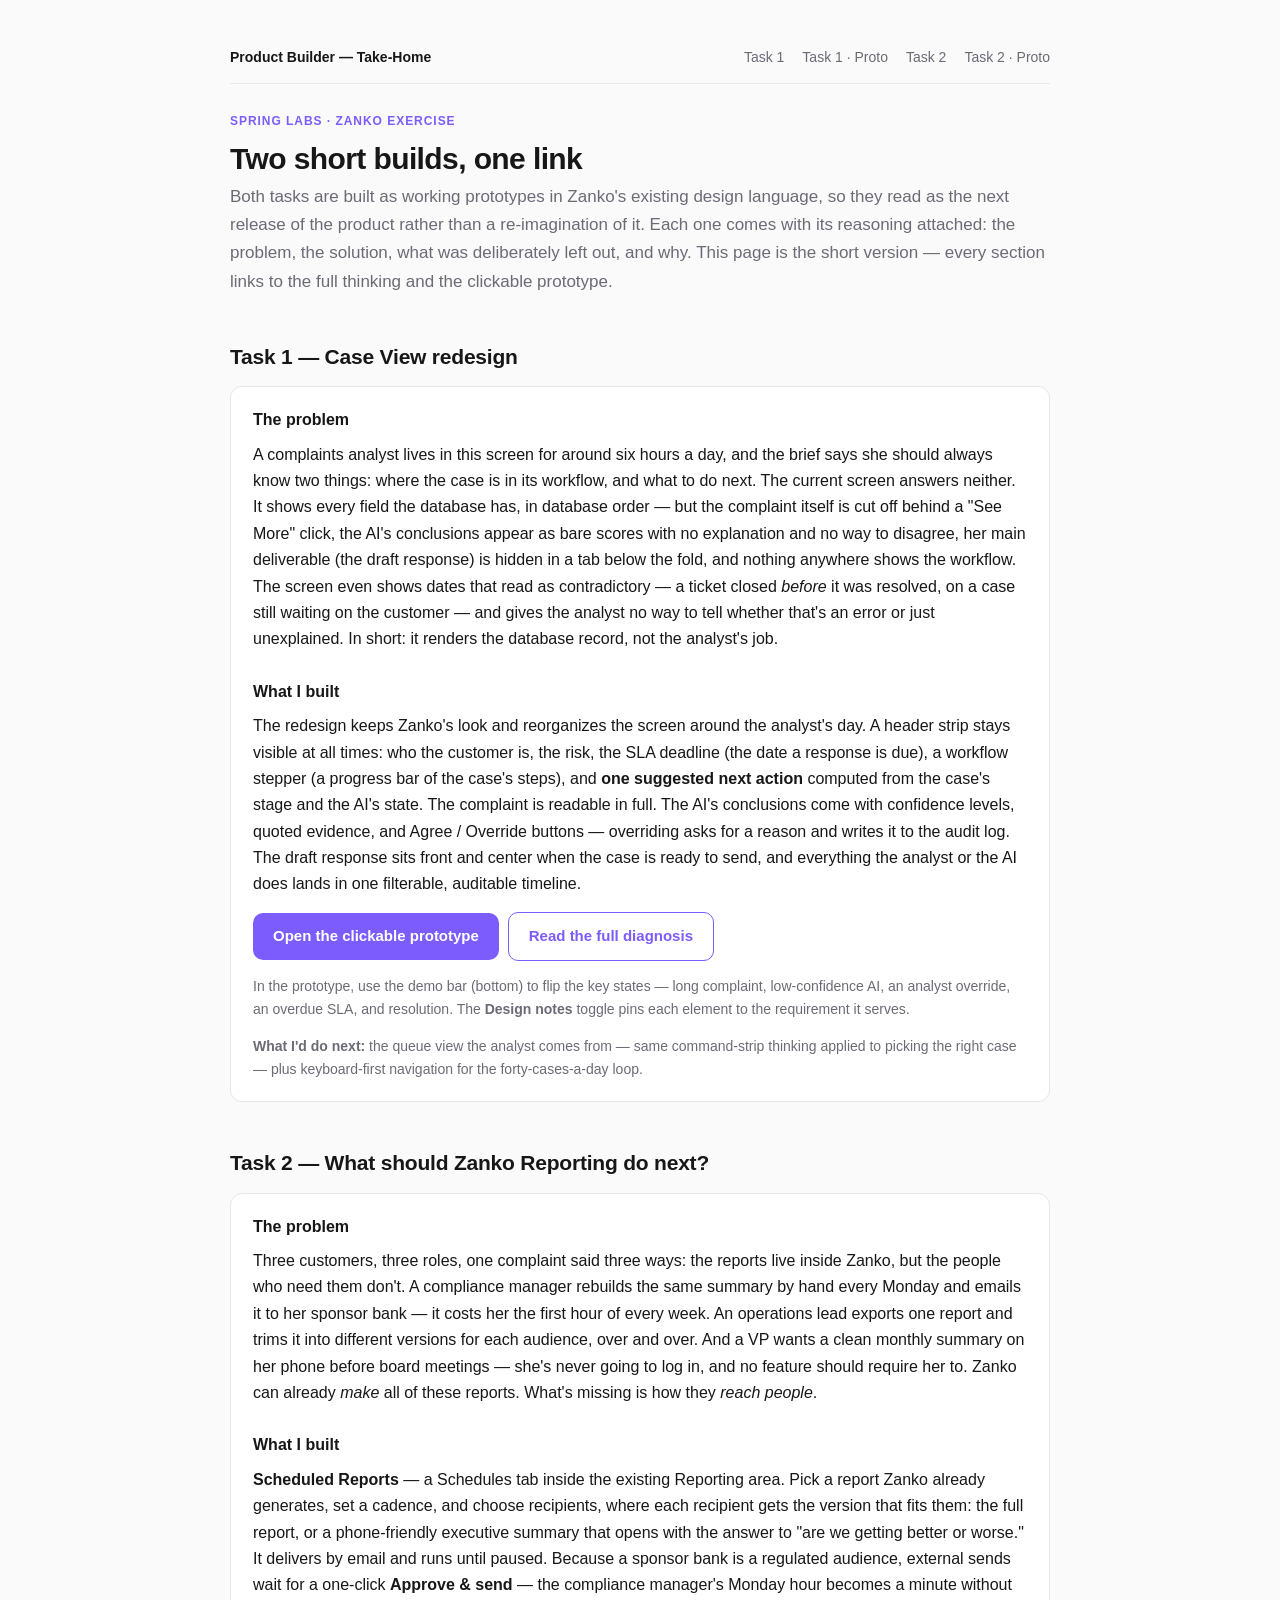
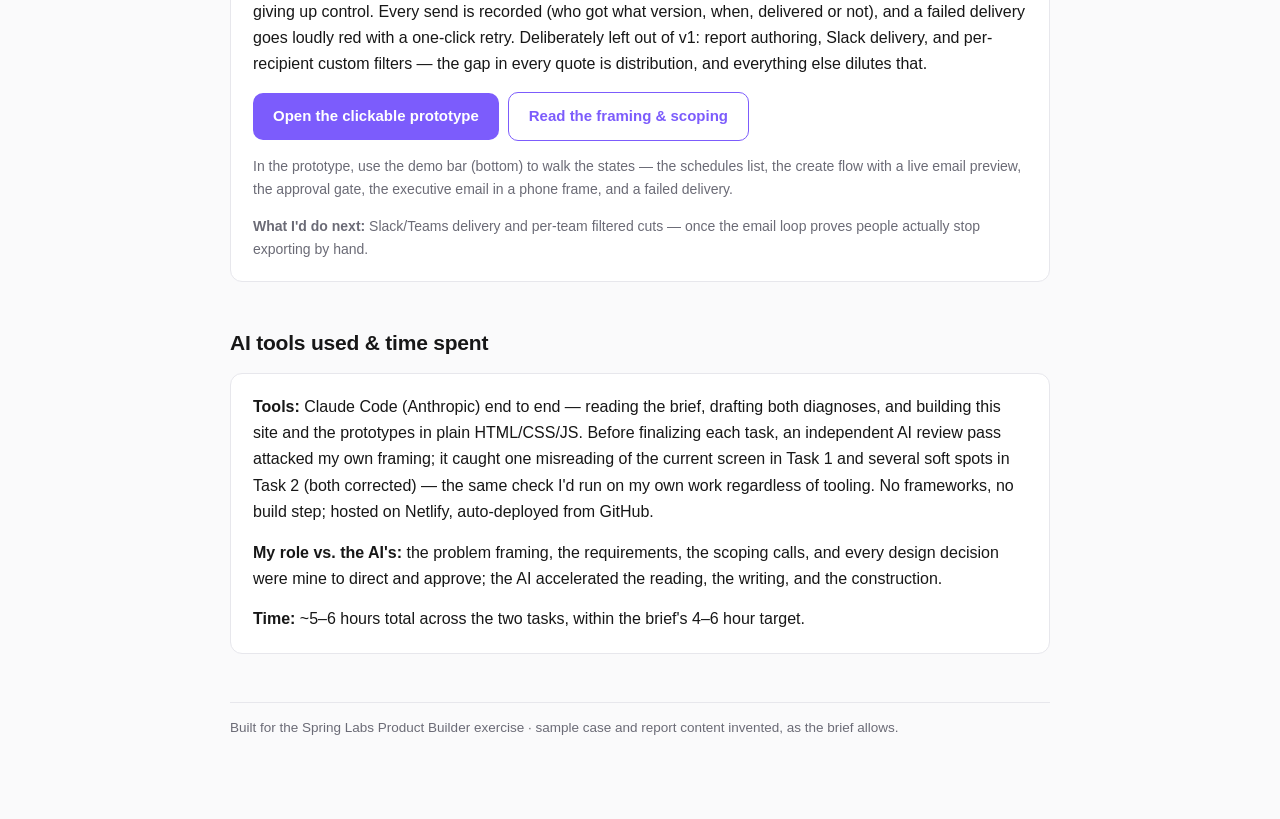
==== index.html @ 7d05db30 "Remove the guided tour; the demo bar and design notes carry the states The recorded walkthrough vide" ====
<!doctype html>
<html lang="en">
<head>
<meta charset="utf-8">
<meta name="viewport" content="width=device-width, initial-scale=1">
<meta name="robots" content="noindex">
<title>Product Builder — Take-Home Submission</title>
<link rel="stylesheet" href="styles.css">
</head>
<body>
<div class="wrap">

<nav class="topnav">
  <a class="brand" href="index.html">Product Builder — Take-Home</a>
  <a href="task1.html">Task 1</a>
  <a href="prototype.html">Task 1 · Proto</a>
  <a href="task2.html">Task 2</a>
  <a href="task2-prototype.html">Task 2 · Proto</a>
</nav>

<p class="kicker">Spring Labs · Zanko exercise</p>
<h1>Two short builds, one link</h1>
<p class="lede">Both tasks are built as working prototypes in Zanko's existing design language, so
they read as the next release of the product rather than a re-imagination of it. Each one comes
with its reasoning attached: the problem, the solution, what was deliberately left out, and why.
This page is the short version — every section links to the full thinking and the clickable
prototype.</p>

<!-- ============================================================ -->
<h2>Task 1 — Case View redesign</h2>
<div class="card">
  <h3 style="margin-top:0">The problem</h3>
  <p>A complaints analyst lives in this screen for around six hours a day, and the brief says she
  should always know two things: where the case is in its workflow, and what to do next. The
  current screen answers neither. It shows every field the database has, in database order — but the
  complaint itself is cut off behind a "See More" click, the AI's conclusions appear as bare scores
  with no explanation and no way to disagree, her main deliverable (the draft response) is hidden
  in a tab below the fold, and nothing anywhere shows the workflow. The screen even shows dates
  that read as contradictory — a ticket closed <em>before</em> it was resolved, on a case still
  waiting on the customer — and gives the analyst no way to tell whether that's an error or just
  unexplained. In short: it renders the database record, not the analyst's job.</p>

  <h3>What I built</h3>
  <p>The redesign keeps Zanko's look and reorganizes the screen around the analyst's day. A header
  strip stays visible at all times: who the customer is, the risk, the SLA deadline (the date a response is due), a workflow
  stepper (a progress bar of the case's steps), and <strong>one suggested next action</strong> computed from the case's stage and the
  AI's state. The complaint is readable in full. The AI's conclusions come with confidence levels,
  quoted evidence, and Agree / Override buttons — overriding asks for a reason and writes it to
  the audit log. The draft response sits front and center when the case is ready to send, and
  everything the analyst or the AI does lands in one filterable, auditable timeline.</p>

  <p>
    <a class="btn" href="prototype.html">Open the clickable prototype</a>&nbsp;
    <a class="btn ghost" href="task1.html">Read the full diagnosis</a>
  </p>
  <p style="font-size:14px; color:var(--muted)">In the prototype, use the demo bar (bottom) to
  flip the key states — long
  complaint, low-confidence AI, an analyst override, an overdue SLA, and resolution. The
  <strong>Design notes</strong> toggle pins each element to the requirement it serves.</p>
  <p style="font-size:14px; color:var(--muted); margin-bottom:0"><strong>What I'd do next:</strong>
  the queue view the analyst comes from — same command-strip thinking applied to picking the right
  case — plus keyboard-first navigation for the forty-cases-a-day loop.</p>
</div>

<!-- ============================================================ -->
<h2 id="task2">Task 2 — What should Zanko Reporting do next?</h2>
<div class="card">
  <h3 style="margin-top:0">The problem</h3>
  <p>Three customers, three roles, one complaint said three ways: the reports live inside Zanko,
  but the people who need them don't. A compliance manager rebuilds the same summary by hand every
  Monday and emails it to her sponsor bank — it costs her the first hour of every week. An
  operations lead exports one report and trims it into different versions for each audience,
  over and over. And a VP wants a clean monthly summary on her phone before board meetings — she's
  never going to log in, and no feature should require her to. Zanko can already <em>make</em> all
  of these reports. What's missing is how they <em>reach people</em>.</p>

  <h3>What I built</h3>
  <p><strong>Scheduled Reports</strong> — a Schedules tab inside the existing Reporting area. Pick
  a report Zanko already generates, set a cadence, and choose recipients, where each recipient gets
  the version that fits them: the full report, or a phone-friendly executive summary that opens
  with the answer to "are we getting better or worse." It delivers by email and runs until paused.
  Because a sponsor bank is a regulated audience, external sends wait for a one-click
  <strong>Approve &amp; send</strong> — the compliance manager's Monday hour becomes a minute
  without giving up control. Every send is recorded (who got what version, when, delivered or
  not), and a failed delivery goes loudly red with a one-click retry. Deliberately left out of v1:
  report authoring, Slack delivery, and per-recipient custom filters — the gap in every quote is
  distribution, and everything else dilutes that.</p>

  <p>
    <a class="btn" href="task2-prototype.html">Open the clickable prototype</a>&nbsp;
    <a class="btn ghost" href="task2.html">Read the framing &amp; scoping</a>
  </p>
  <p style="font-size:14px; color:var(--muted)">In the prototype, use the demo bar (bottom) to
  walk the states — the schedules list, the create flow with a live email preview, the
  approval gate, the executive email in a phone frame, and a failed delivery.</p>
  <p style="font-size:14px; color:var(--muted); margin-bottom:0"><strong>What I'd do next:</strong>
  Slack/Teams delivery and per-team filtered cuts — once the email loop proves people actually
  stop exporting by hand.</p>
</div>

<!-- ============================================================ -->
<h2>AI tools used &amp; time spent</h2>
<div class="card">
  <p><strong>Tools:</strong> Claude Code (Anthropic) end to end — reading the brief, drafting both
  diagnoses, and building this site and the prototypes in plain HTML/CSS/JS. Before finalizing
  each task, an independent AI review pass attacked my own framing; it caught one misreading of
  the current screen in Task 1 and several soft spots in Task 2 (both corrected) — the same check
  I'd run on my own work regardless of tooling. No frameworks, no build step; hosted on Netlify,
  auto-deployed from GitHub.</p>
  <p><strong>My role vs. the AI's:</strong> the problem framing, the requirements, the scoping
  calls, and every design decision were mine to direct and approve; the AI accelerated the
  reading, the writing, and the construction.</p>
  <p style="margin-bottom:0"><strong>Time:</strong> ~5–6 hours total across the two tasks, within
  the brief's 4–6 hour target.</p>
</div>

<div class="footnote">
Built for the Spring Labs Product Builder exercise · sample case and report content invented, as
the brief allows.
</div>

</div>
</body>
</html>
---- styles.css ----
/* ============================================================
   Shared styles for the write-up pages (hub, task pages).
   The prototype has its own stylesheet (proto.css) because it
   replicates Zanko's product UI, while these pages are documents.
   ============================================================ */

:root {
  --ink: #171717;        /* near-black body text — softer than pure #000 */
  --muted: #6b6b76;
  --accent: #7c5cfc;     /* Zanko's purple, used sparingly as a nod to the product */
  --card: #ffffff;
  --line: #e7e7ec;
  --bg: #fafafb;
  --good: #1a7f4e;
  --bad: #c0392b;
}

* { box-sizing: border-box; }

body {
  margin: 0;
  background: var(--bg);
  color: var(--ink);
  font: 16px/1.65 -apple-system, "Segoe UI", Inter, Roboto, sans-serif;
}

.wrap { max-width: 860px; margin: 0 auto; padding: 32px 20px 80px; }

/* --- top nav shared by all doc pages --- */
.topnav {
  display: flex; gap: 18px; align-items: center;
  padding: 14px 0; margin-bottom: 28px;
  border-bottom: 1px solid var(--line);
  font-size: 14px;
}
.topnav a { color: var(--muted); text-decoration: none; }
.topnav a:hover, .topnav a.here { color: var(--accent); }
.topnav .brand { font-weight: 700; color: var(--ink); margin-right: auto; }

h1 { font-size: 30px; line-height: 1.25; margin: 0 0 6px; letter-spacing: -0.02em; }
h2 { font-size: 21px; margin: 44px 0 12px; letter-spacing: -0.01em; }
h3 { font-size: 16px; margin: 26px 0 8px; }
.kicker {
  color: var(--accent); font-size: 12px; font-weight: 700;
  letter-spacing: 0.08em; text-transform: uppercase; margin: 0 0 8px;
}
.lede { color: var(--muted); font-size: 17px; margin-top: 0; }

p { margin: 0 0 14px; }
ul, ol { margin: 0 0 16px; padding-left: 22px; }
li { margin-bottom: 6px; }
strong { font-weight: 650; }

.card {
  background: var(--card); border: 1px solid var(--line);
  border-radius: 12px; padding: 20px 22px; margin: 0 0 16px;
}

/* persona cards sit side by side on desktop, stack on mobile */
.grid2 { display: grid; grid-template-columns: 1fr 1fr; gap: 16px; }
@media (max-width: 720px) { .grid2 { grid-template-columns: 1fr; } }

table { width: 100%; border-collapse: collapse; font-size: 14.5px; margin: 0 0 18px; }
th { text-align: left; font-size: 12px; text-transform: uppercase; letter-spacing: 0.05em;
     color: var(--muted); padding: 8px 10px; border-bottom: 2px solid var(--line); }
td { padding: 9px 10px; border-bottom: 1px solid var(--line); vertical-align: top; }
.table-scroll { overflow-x: auto; }

/* small pill used for IDs like S1, R4 so cross-references pop */
.tag {
  display: inline-block; background: #f1edff; color: var(--accent);
  font-size: 12px; font-weight: 700; border-radius: 6px;
  padding: 1px 7px; white-space: nowrap;
}
.tag.gray { background: #f2f2f6; color: var(--muted); }
.tag.red  { background: #fdecec; color: var(--bad); }
.tag.green{ background: #e8f6ee; color: var(--good); }

/* annotated screenshot: image + absolutely-positioned numbered markers */
.shot { position: relative; margin: 0 0 10px; }
.shot img { width: 100%; display: block; border: 1px solid var(--line); border-radius: 10px; }
.marker {
  position: absolute; width: 26px; height: 26px; border-radius: 50%;
  background: var(--bad); color: #fff; font-size: 13px; font-weight: 700;
  display: flex; align-items: center; justify-content: center;
  border: 2px solid #fff; box-shadow: 0 1px 5px rgba(0,0,0,0.35);
  transform: translate(-50%, -50%);
}
.caption { color: var(--muted); font-size: 13px; margin: 0 0 22px; }

.diag-list { counter-reset: none; }
.diag-list li { margin-bottom: 12px; }
.diag-list .num {
  display: inline-flex; width: 22px; height: 22px; border-radius: 50%;
  background: var(--bad); color: #fff; font-size: 12px; font-weight: 700;
  align-items: center; justify-content: center; margin-right: 8px;
}

.btn {
  display: inline-block; background: var(--accent); color: #fff;
  padding: 11px 20px; border-radius: 10px; font-weight: 650;
  text-decoration: none; font-size: 15px;
}
.btn:hover { background: #6a4cf0; }
.btn.ghost { background: transparent; color: var(--accent); border: 1.5px solid var(--accent); }

.footnote { color: var(--muted); font-size: 13.5px; border-top: 1px solid var(--line);
            margin-top: 48px; padding-top: 14px; }
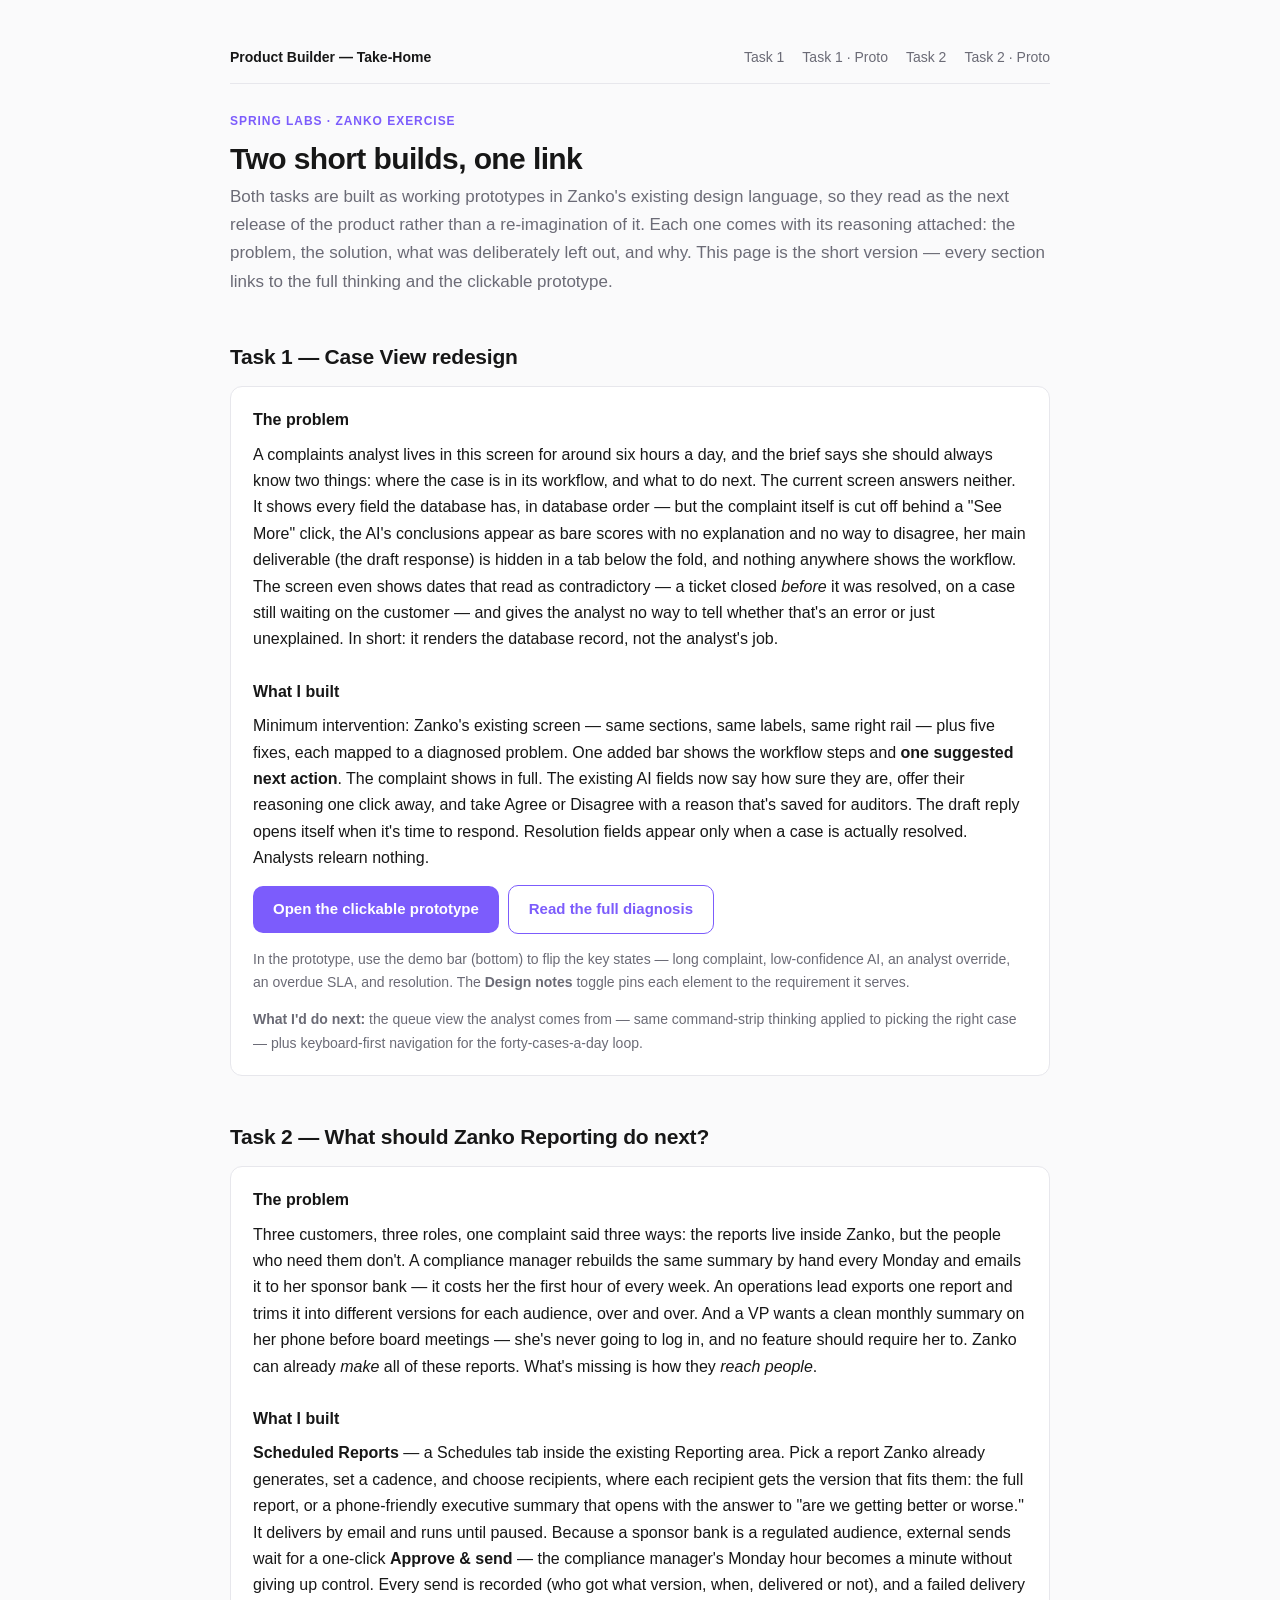
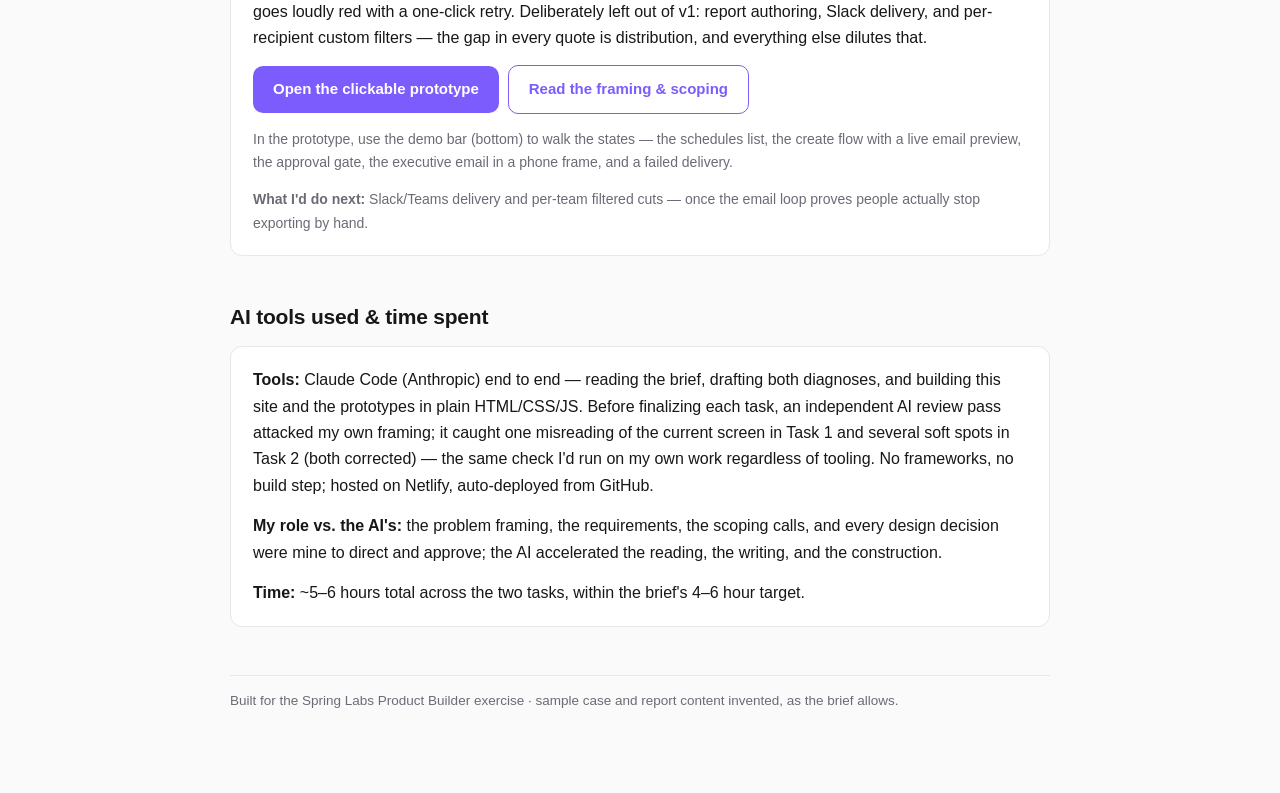
==== commit 01803911: "Sync write-ups to the minimum-intervention redesign TL;DR, biggest-decisions card, and the design ta" ====
--- a/index.html
+++ b/index.html
@@ -41,13 +41,13 @@
   unexplained. In short: it renders the database record, not the analyst's job.</p>
 
   <h3>What I built</h3>
-  <p>The redesign keeps Zanko's look and reorganizes the screen around the analyst's day. A header
-  strip stays visible at all times: who the customer is, the risk, the SLA deadline (the date a response is due), a workflow
-  stepper (a progress bar of the case's steps), and <strong>one suggested next action</strong> computed from the case's stage and the
-  AI's state. The complaint is readable in full. The AI's conclusions come with confidence levels,
-  quoted evidence, and Agree / Override buttons — overriding asks for a reason and writes it to
-  the audit log. The draft response sits front and center when the case is ready to send, and
-  everything the analyst or the AI does lands in one filterable, auditable timeline.</p>
+  <p>Minimum intervention: Zanko's existing screen — same sections, same labels, same right
+  rail — plus five fixes, each mapped to a diagnosed problem. One added bar shows the workflow
+  steps and <strong>one suggested next action</strong>. The complaint shows in full. The existing
+  AI fields now say how sure they are, offer their reasoning one click away, and take Agree or
+  Disagree with a reason that's saved for auditors. The draft reply opens itself when it's time
+  to respond. Resolution fields appear only when a case is actually resolved. Analysts relearn
+  nothing.</p>
 
   <p>
     <a class="btn" href="prototype.html">Open the clickable prototype</a>&nbsp;
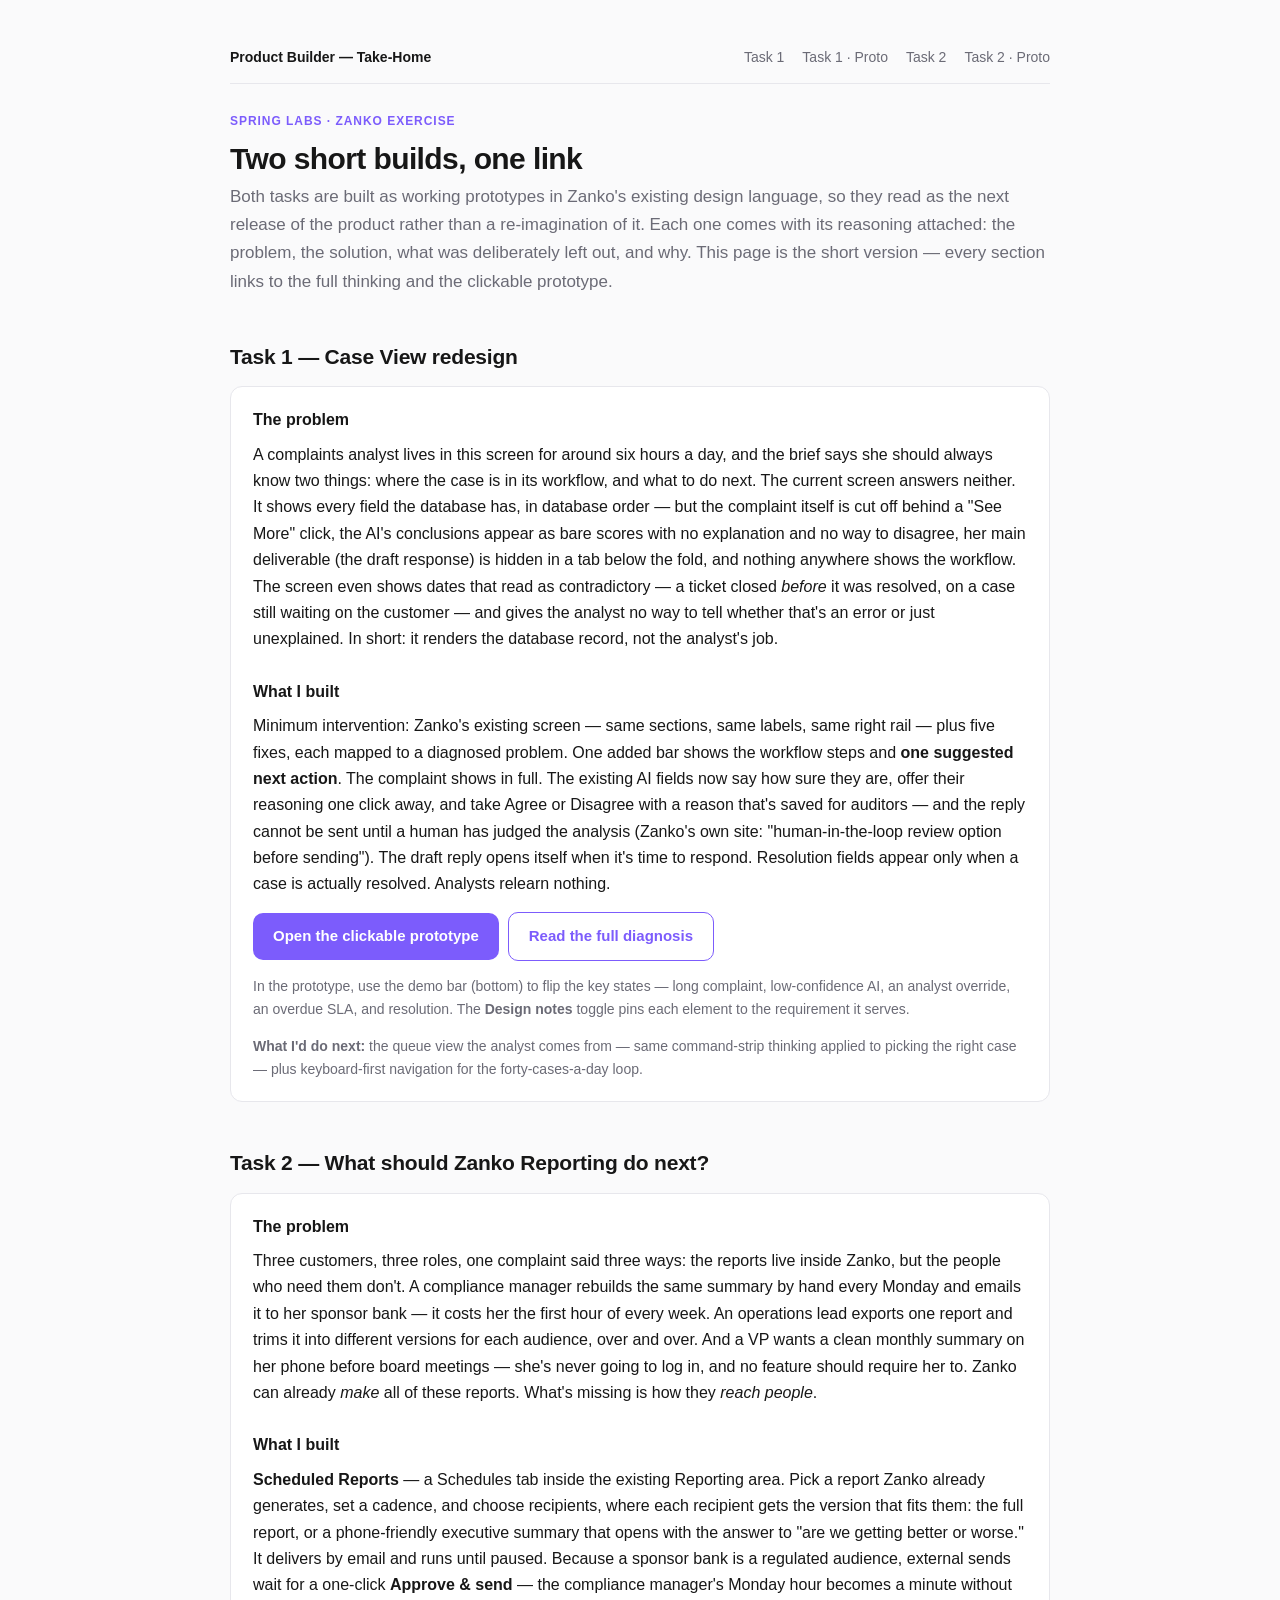
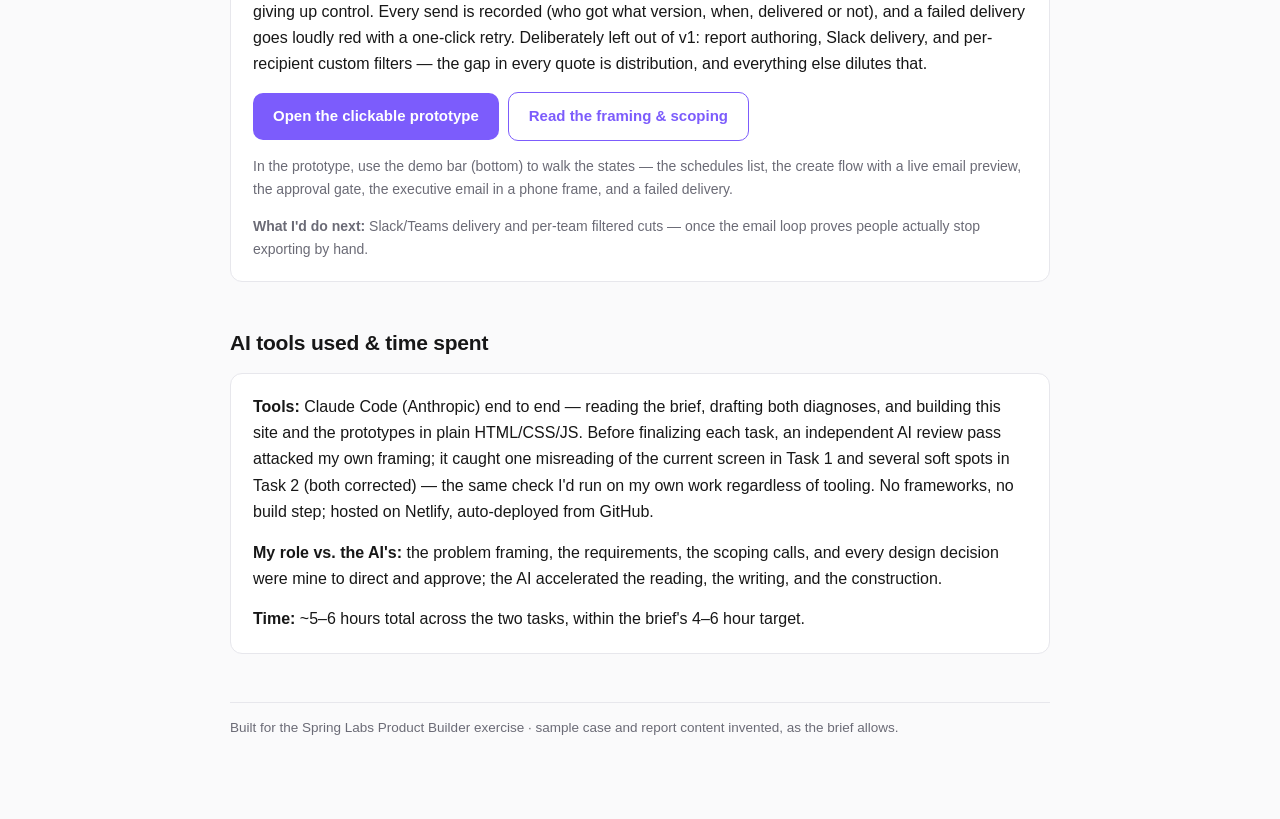
==== commit 180ccead: "Clean-sheet pass: honest confidences, gate on public pages, banner wording A human agreeing no longe" ====
--- a/index.html
+++ b/index.html
@@ -45,7 +45,8 @@
   rail — plus five fixes, each mapped to a diagnosed problem. One added bar shows the workflow
   steps and <strong>one suggested next action</strong>. The complaint shows in full. The existing
   AI fields now say how sure they are, offer their reasoning one click away, and take Agree or
-  Disagree with a reason that's saved for auditors. The draft reply opens itself when it's time
+  Disagree with a reason that's saved for auditors — and the reply cannot be sent until a human
+  has judged the analysis (Zanko's own site: "human-in-the-loop review option before sending"). The draft reply opens itself when it's time
   to respond. Resolution fields appear only when a case is actually resolved. Analysts relearn
   nothing.</p>
 
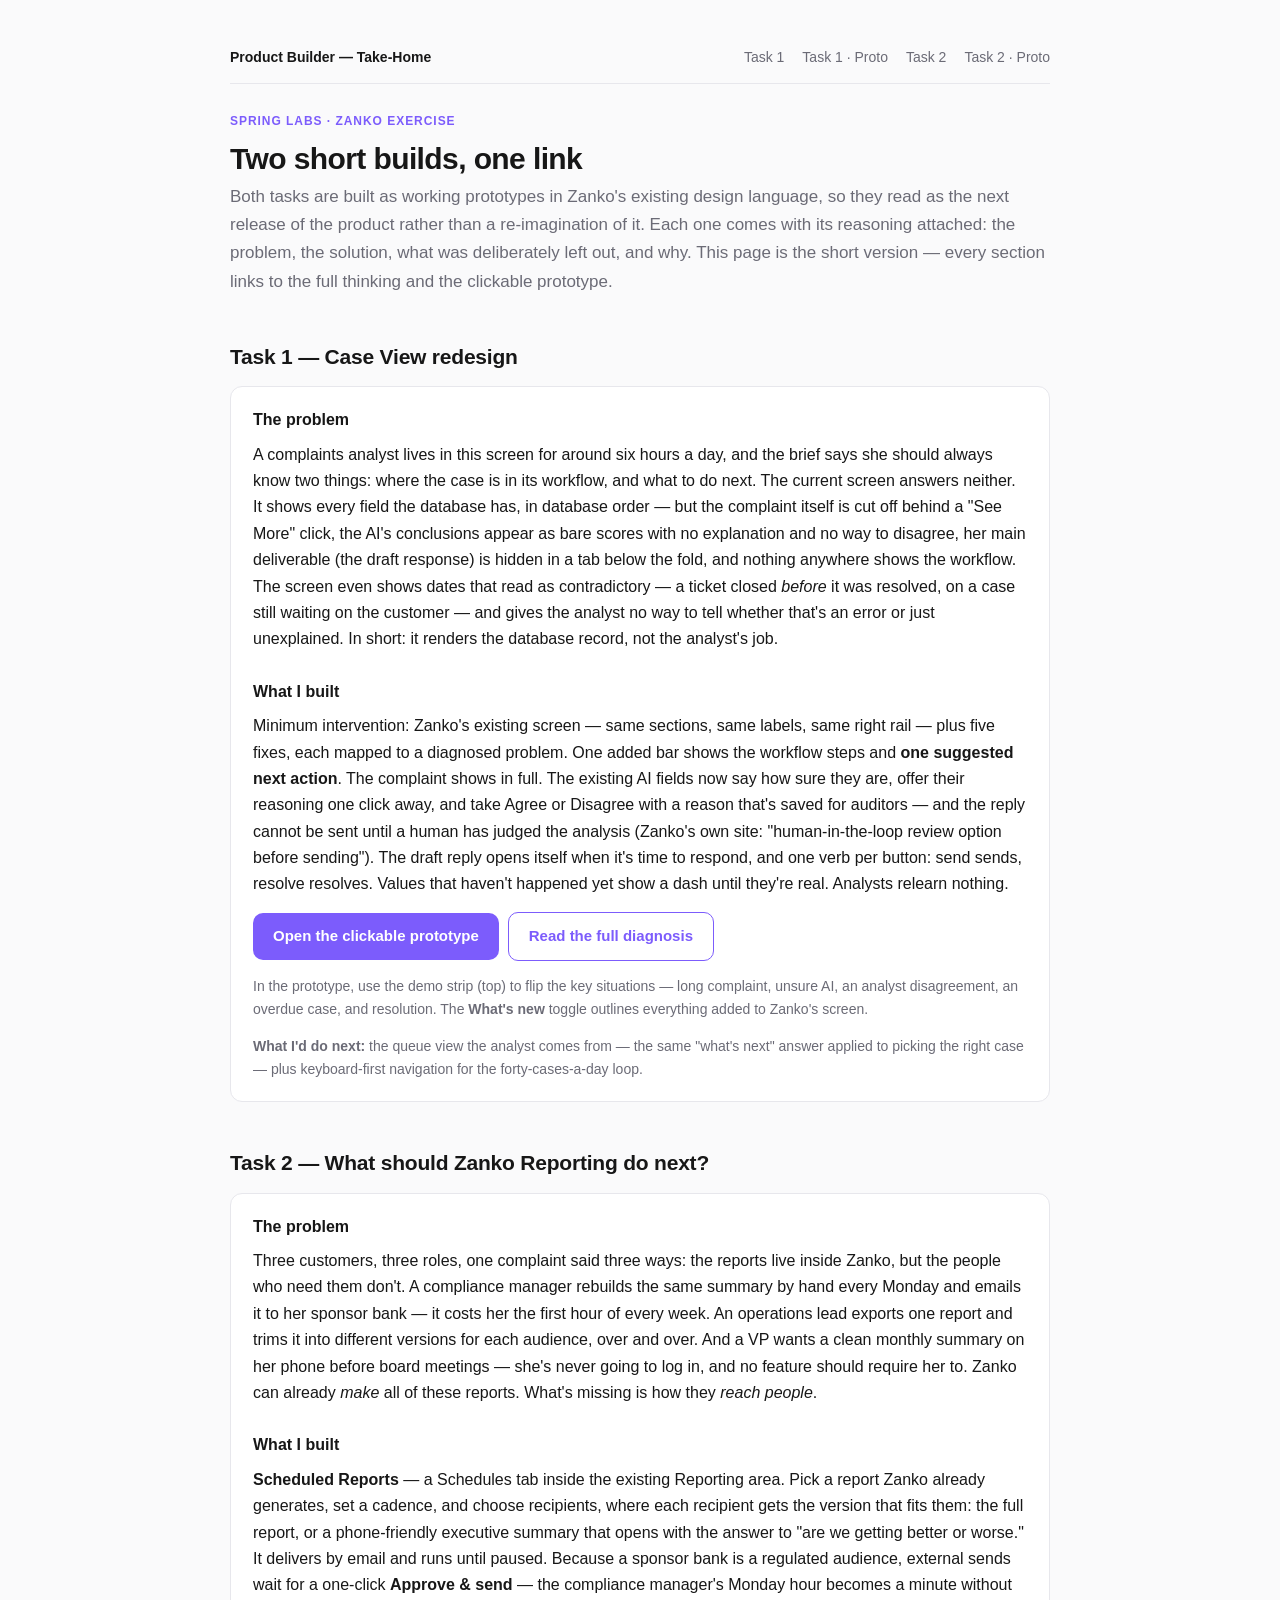
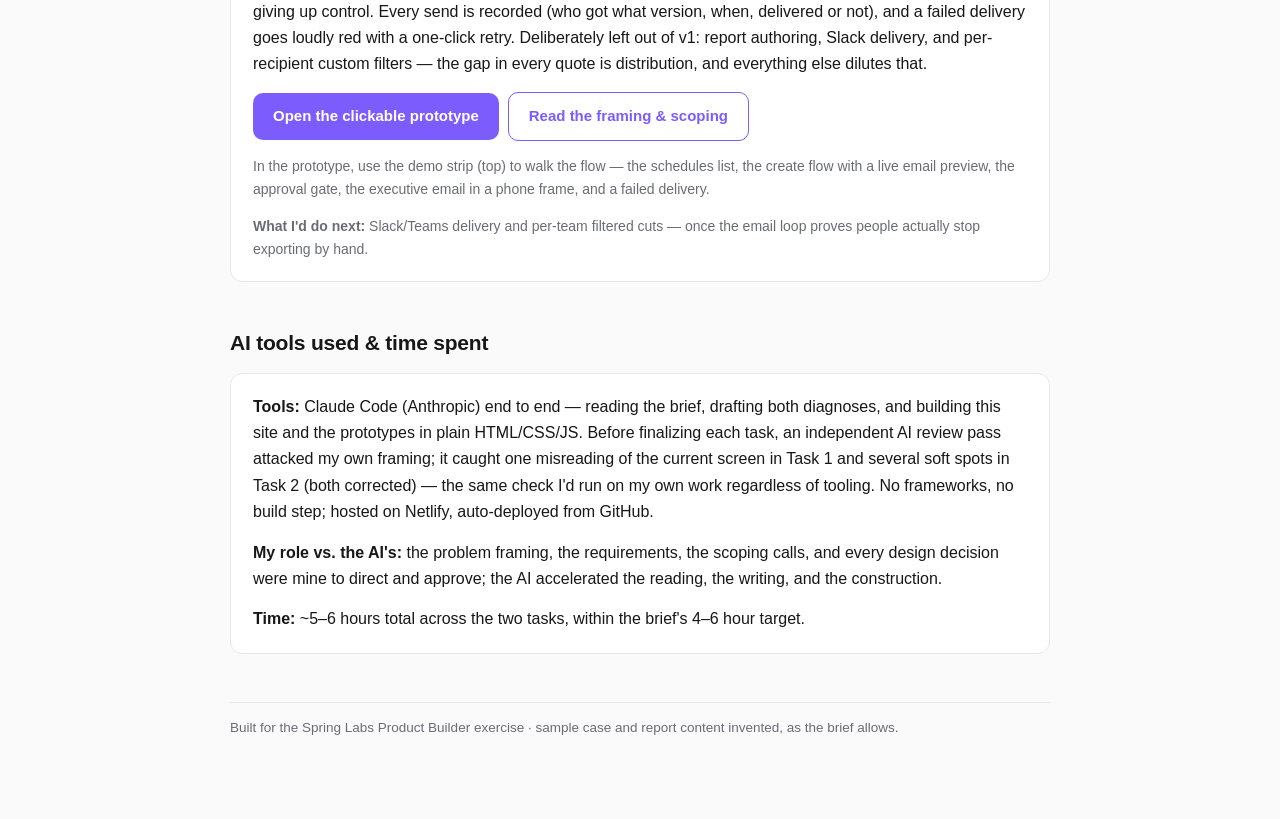
==== commit 46741181: "Hub copy matches the final build (top strip, What's new, one verb) Co-Authored-By: Claude Fable 5 <n" ====
--- a/index.html
+++ b/index.html
@@ -47,20 +47,20 @@
   AI fields now say how sure they are, offer their reasoning one click away, and take Agree or
   Disagree with a reason that's saved for auditors — and the reply cannot be sent until a human
   has judged the analysis (Zanko's own site: "human-in-the-loop review option before sending"). The draft reply opens itself when it's time
-  to respond. Resolution fields appear only when a case is actually resolved. Analysts relearn
-  nothing.</p>
+  to respond, and one verb per button: send sends, resolve resolves. Values that haven't happened
+  yet show a dash until they're real. Analysts relearn nothing.</p>
 
   <p>
     <a class="btn" href="prototype.html">Open the clickable prototype</a>&nbsp;
     <a class="btn ghost" href="task1.html">Read the full diagnosis</a>
   </p>
-  <p style="font-size:14px; color:var(--muted)">In the prototype, use the demo bar (bottom) to
-  flip the key states — long
-  complaint, low-confidence AI, an analyst override, an overdue SLA, and resolution. The
-  <strong>Design notes</strong> toggle pins each element to the requirement it serves.</p>
+  <p style="font-size:14px; color:var(--muted)">In the prototype, use the demo strip (top) to
+  flip the key situations — long complaint, unsure AI, an analyst disagreement, an overdue case,
+  and resolution. The <strong>What's new</strong> toggle outlines everything added to Zanko's
+  screen.</p>
   <p style="font-size:14px; color:var(--muted); margin-bottom:0"><strong>What I'd do next:</strong>
-  the queue view the analyst comes from — same command-strip thinking applied to picking the right
-  case — plus keyboard-first navigation for the forty-cases-a-day loop.</p>
+  the queue view the analyst comes from — the same "what's next" answer applied to picking the
+  right case — plus keyboard-first navigation for the forty-cases-a-day loop.</p>
 </div>
 
 <!-- ============================================================ -->
@@ -91,9 +91,9 @@
     <a class="btn" href="task2-prototype.html">Open the clickable prototype</a>&nbsp;
     <a class="btn ghost" href="task2.html">Read the framing &amp; scoping</a>
   </p>
-  <p style="font-size:14px; color:var(--muted)">In the prototype, use the demo bar (bottom) to
-  walk the states — the schedules list, the create flow with a live email preview, the
-  approval gate, the executive email in a phone frame, and a failed delivery.</p>
+  <p style="font-size:14px; color:var(--muted)">In the prototype, use the demo strip (top) to
+  walk the flow — the schedules list, the create flow with a live email preview, the approval
+  gate, the executive email in a phone frame, and a failed delivery.</p>
   <p style="font-size:14px; color:var(--muted); margin-bottom:0"><strong>What I'd do next:</strong>
   Slack/Teams delivery and per-team filtered cuts — once the email loop proves people actually
   stop exporting by hand.</p>
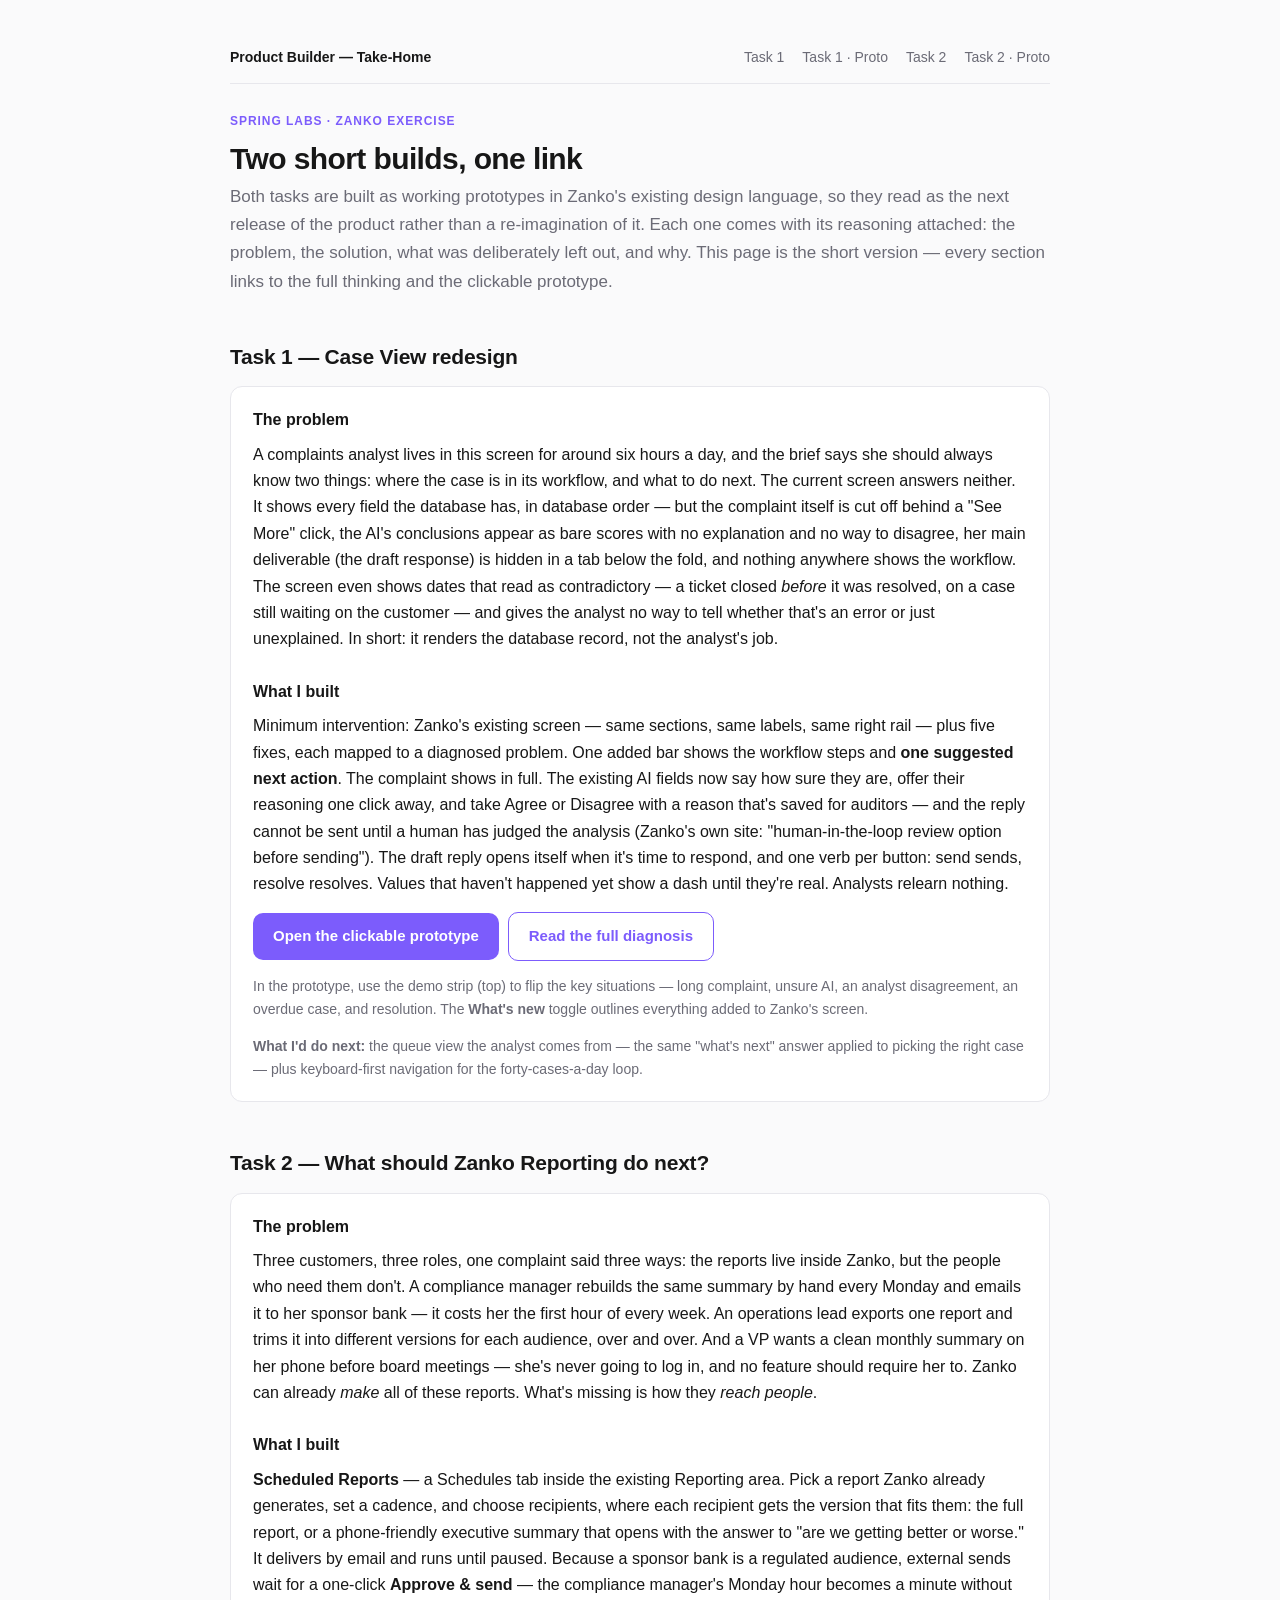
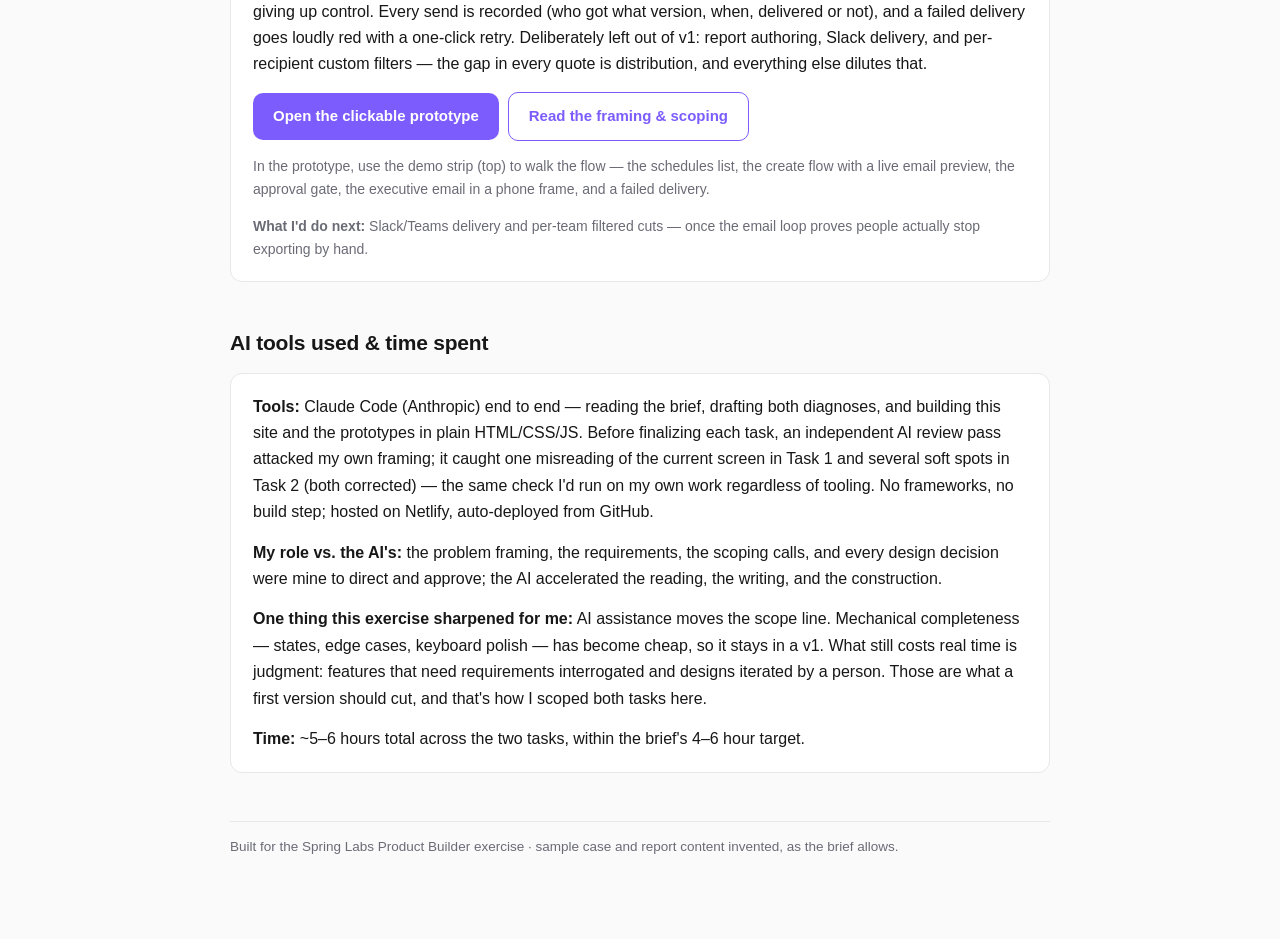
==== commit 4cc91463: "Hub AI note: AI assistance moves the scope line Co-Authored-By: Claude Fable 5 <noreply@anthropic.co" ====
--- a/index.html
+++ b/index.html
@@ -111,6 +111,11 @@
   <p><strong>My role vs. the AI's:</strong> the problem framing, the requirements, the scoping
   calls, and every design decision were mine to direct and approve; the AI accelerated the
   reading, the writing, and the construction.</p>
+  <p><strong>One thing this exercise sharpened for me:</strong> AI assistance moves the scope
+  line. Mechanical completeness — states, edge cases, keyboard polish — has become cheap, so it
+  stays in a v1. What still costs real time is judgment: features that need requirements
+  interrogated and designs iterated by a person. Those are what a first version should cut, and
+  that's how I scoped both tasks here.</p>
   <p style="margin-bottom:0"><strong>Time:</strong> ~5–6 hours total across the two tasks, within
   the brief's 4–6 hour target.</p>
 </div>
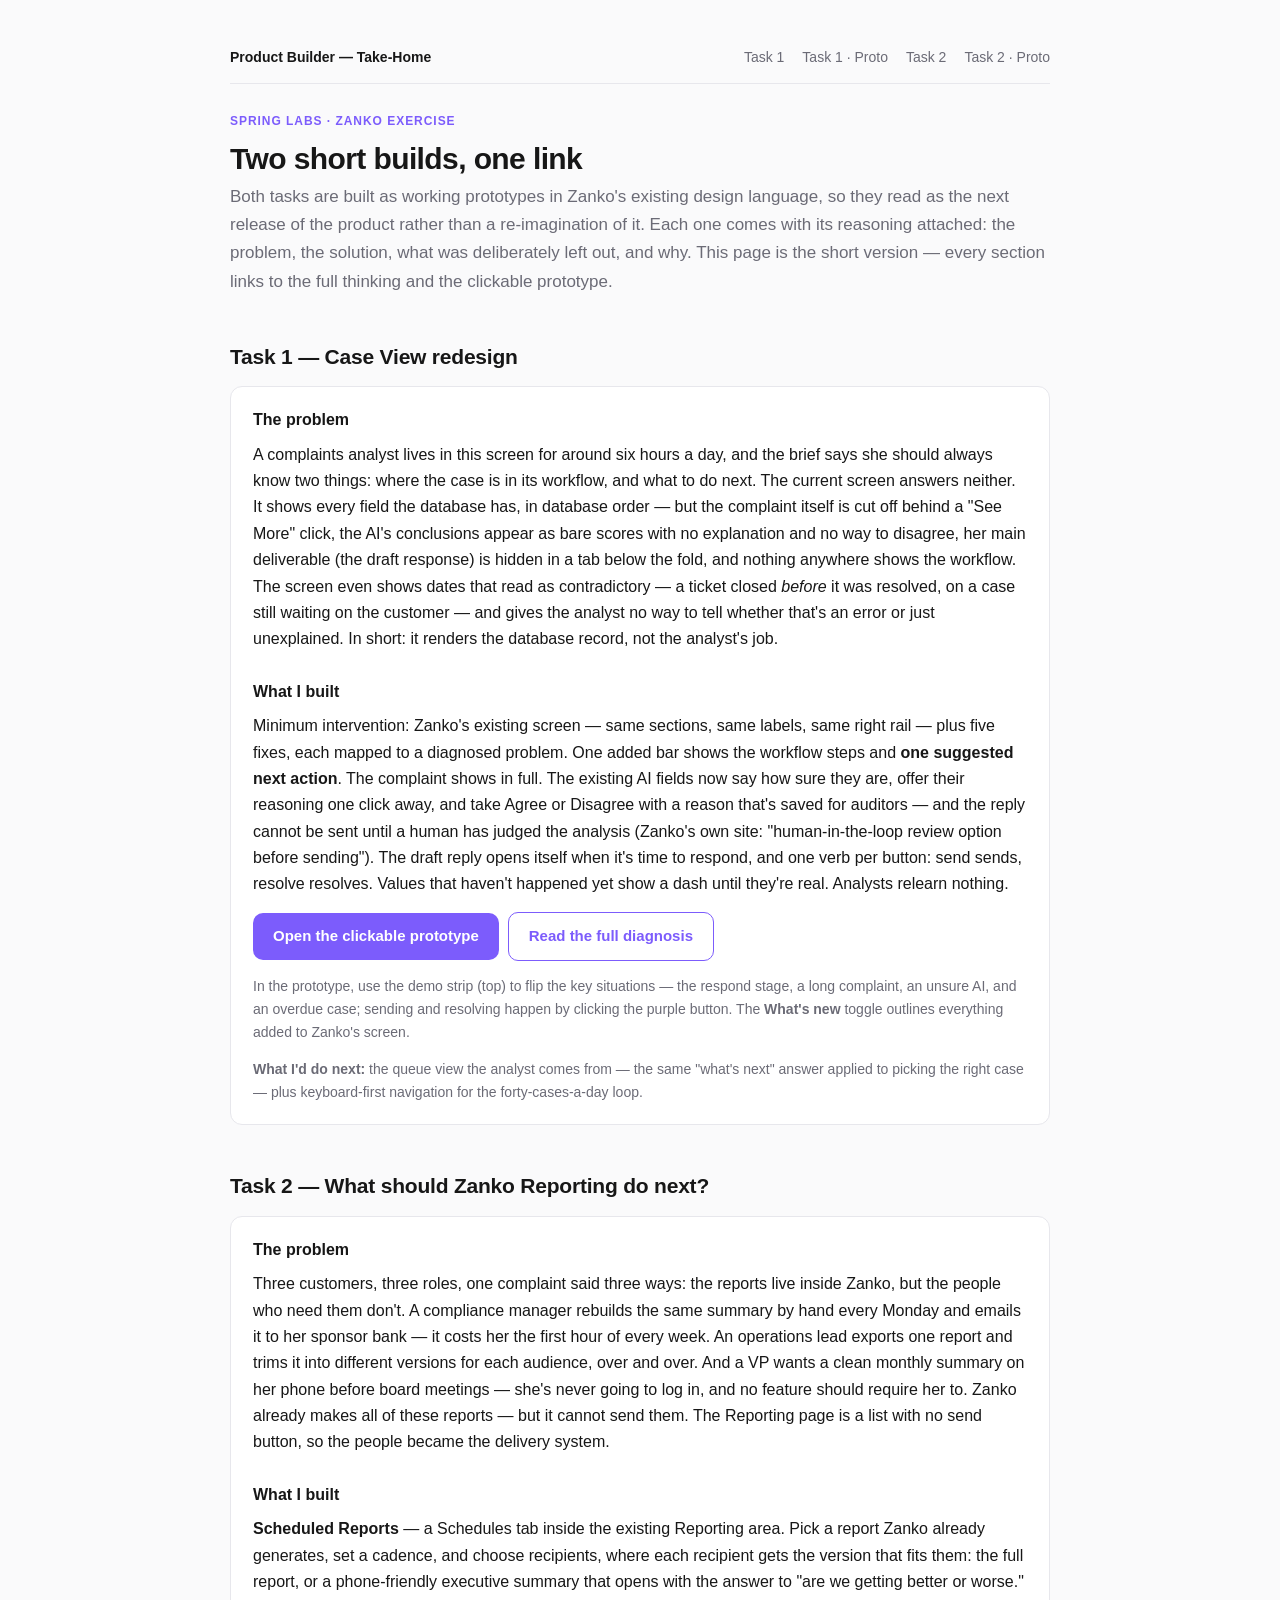
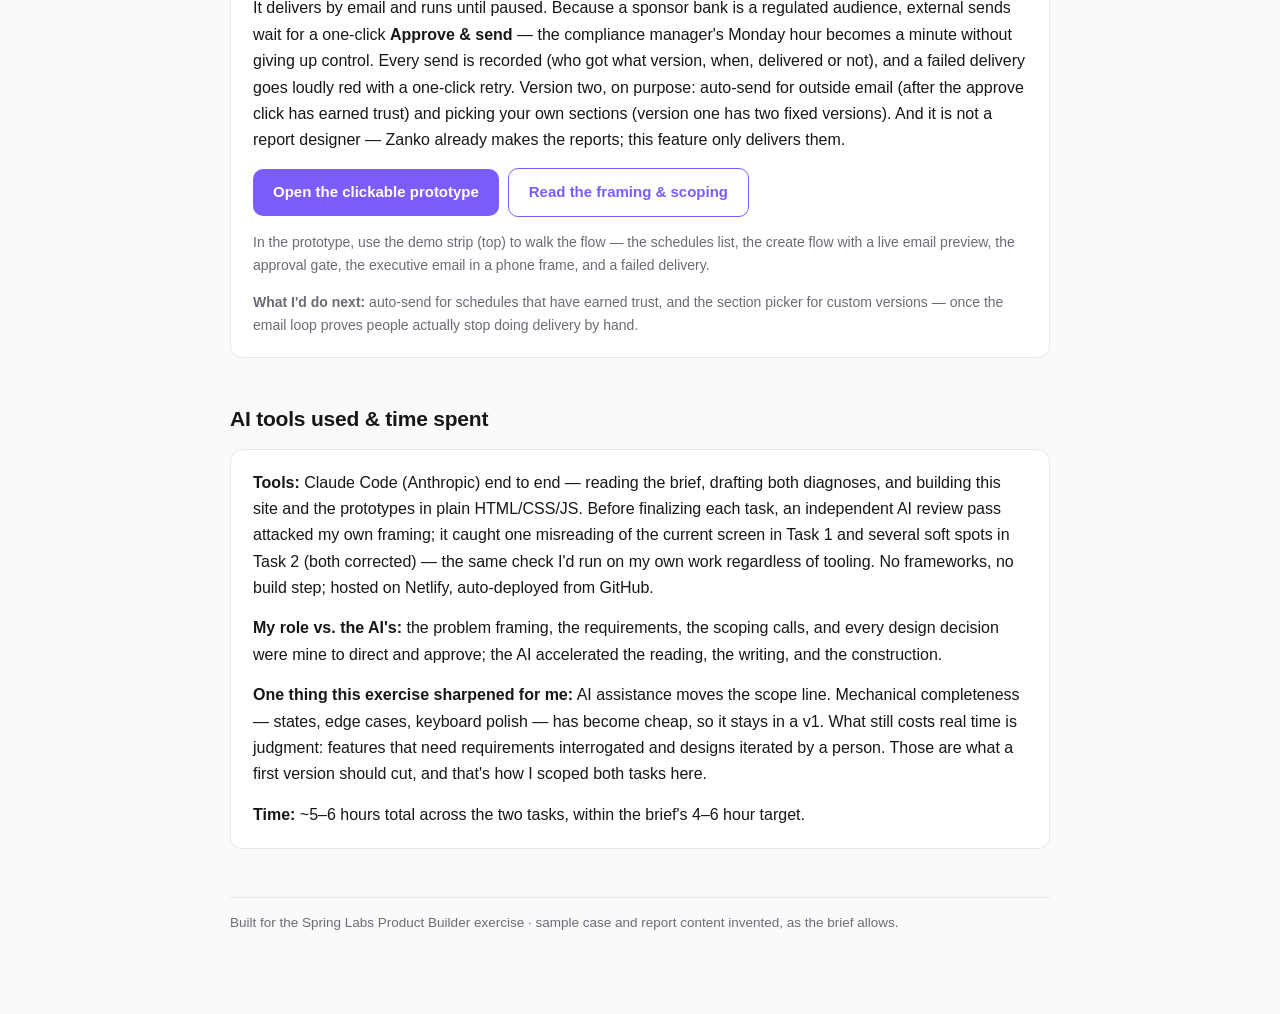
==== commit 21bfc8c3: "Night shift: locked Task 2 language, four-actions root cause, key-states map, v2 left-outs, 3 schedu" ====
--- a/index.html
+++ b/index.html
@@ -55,9 +55,9 @@
     <a class="btn ghost" href="task1.html">Read the full diagnosis</a>
   </p>
   <p style="font-size:14px; color:var(--muted)">In the prototype, use the demo strip (top) to
-  flip the key situations — long complaint, unsure AI, an analyst disagreement, an overdue case,
-  and resolution. The <strong>What's new</strong> toggle outlines everything added to Zanko's
-  screen.</p>
+  flip the key situations — the respond stage, a long complaint, an unsure AI, and an overdue
+  case; sending and resolving happen by clicking the purple button. The <strong>What's new</strong>
+  toggle outlines everything added to Zanko's screen.</p>
   <p style="font-size:14px; color:var(--muted); margin-bottom:0"><strong>What I'd do next:</strong>
   the queue view the analyst comes from — the same "what's next" answer applied to picking the
   right case — plus keyboard-first navigation for the forty-cases-a-day loop.</p>
@@ -72,8 +72,9 @@
   Monday and emails it to her sponsor bank — it costs her the first hour of every week. An
   operations lead exports one report and trims it into different versions for each audience,
   over and over. And a VP wants a clean monthly summary on her phone before board meetings — she's
-  never going to log in, and no feature should require her to. Zanko can already <em>make</em> all
-  of these reports. What's missing is how they <em>reach people</em>.</p>
+  never going to log in, and no feature should require her to. Zanko already makes all of these
+  reports — but it cannot send them. The Reporting page is a list with no send button, so the
+  people became the delivery system.</p>
 
   <h3>What I built</h3>
   <p><strong>Scheduled Reports</strong> — a Schedules tab inside the existing Reporting area. Pick
@@ -83,9 +84,10 @@
   Because a sponsor bank is a regulated audience, external sends wait for a one-click
   <strong>Approve &amp; send</strong> — the compliance manager's Monday hour becomes a minute
   without giving up control. Every send is recorded (who got what version, when, delivered or
-  not), and a failed delivery goes loudly red with a one-click retry. Deliberately left out of v1:
-  report authoring, Slack delivery, and per-recipient custom filters — the gap in every quote is
-  distribution, and everything else dilutes that.</p>
+  not), and a failed delivery goes loudly red with a one-click retry. Version two, on purpose:
+  auto-send for outside email (after the approve click has earned trust) and picking your own
+  sections (version one has two fixed versions). And it is not a report designer — Zanko already
+  makes the reports; this feature only delivers them.</p>
 
   <p>
     <a class="btn" href="task2-prototype.html">Open the clickable prototype</a>&nbsp;
@@ -95,8 +97,8 @@
   walk the flow — the schedules list, the create flow with a live email preview, the approval
   gate, the executive email in a phone frame, and a failed delivery.</p>
   <p style="font-size:14px; color:var(--muted); margin-bottom:0"><strong>What I'd do next:</strong>
-  Slack/Teams delivery and per-team filtered cuts — once the email loop proves people actually
-  stop exporting by hand.</p>
+  auto-send for schedules that have earned trust, and the section picker for custom versions —
+  once the email loop proves people actually stop doing delivery by hand.</p>
 </div>
 
 <!-- ============================================================ -->
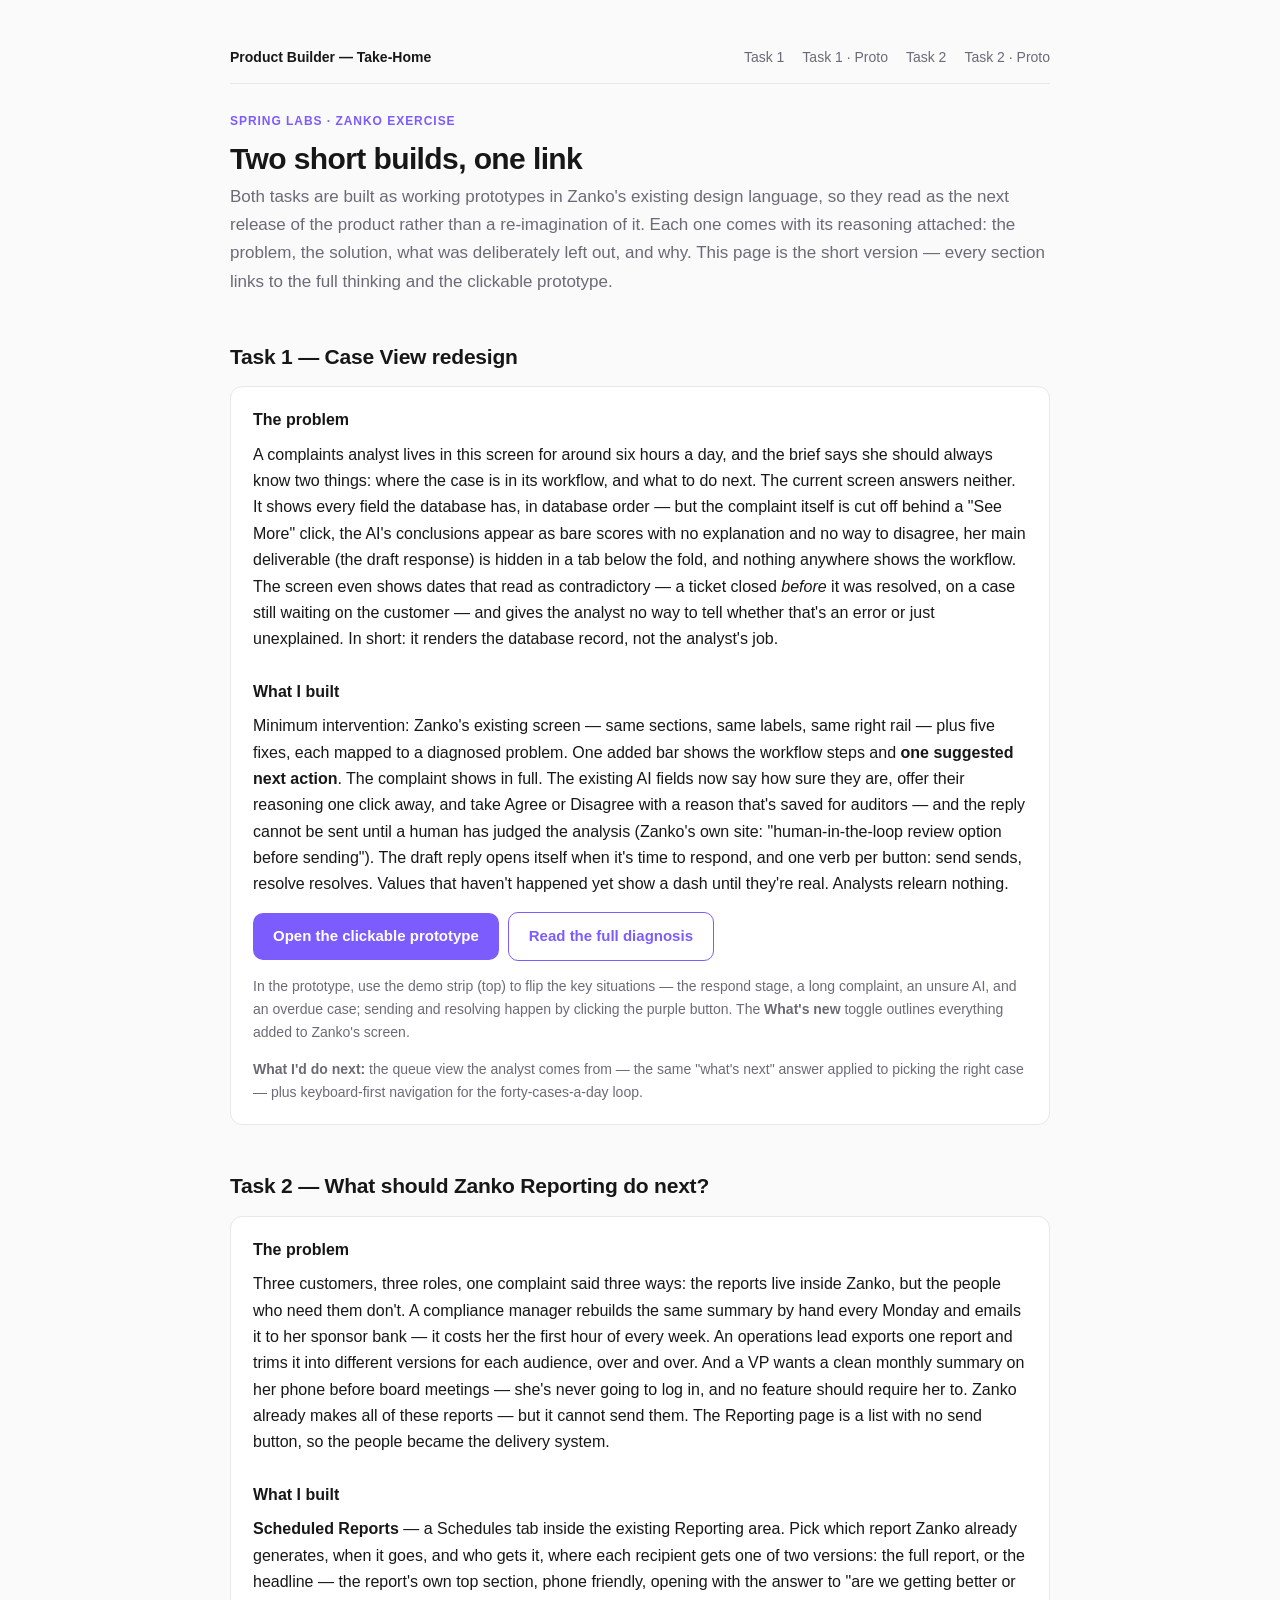
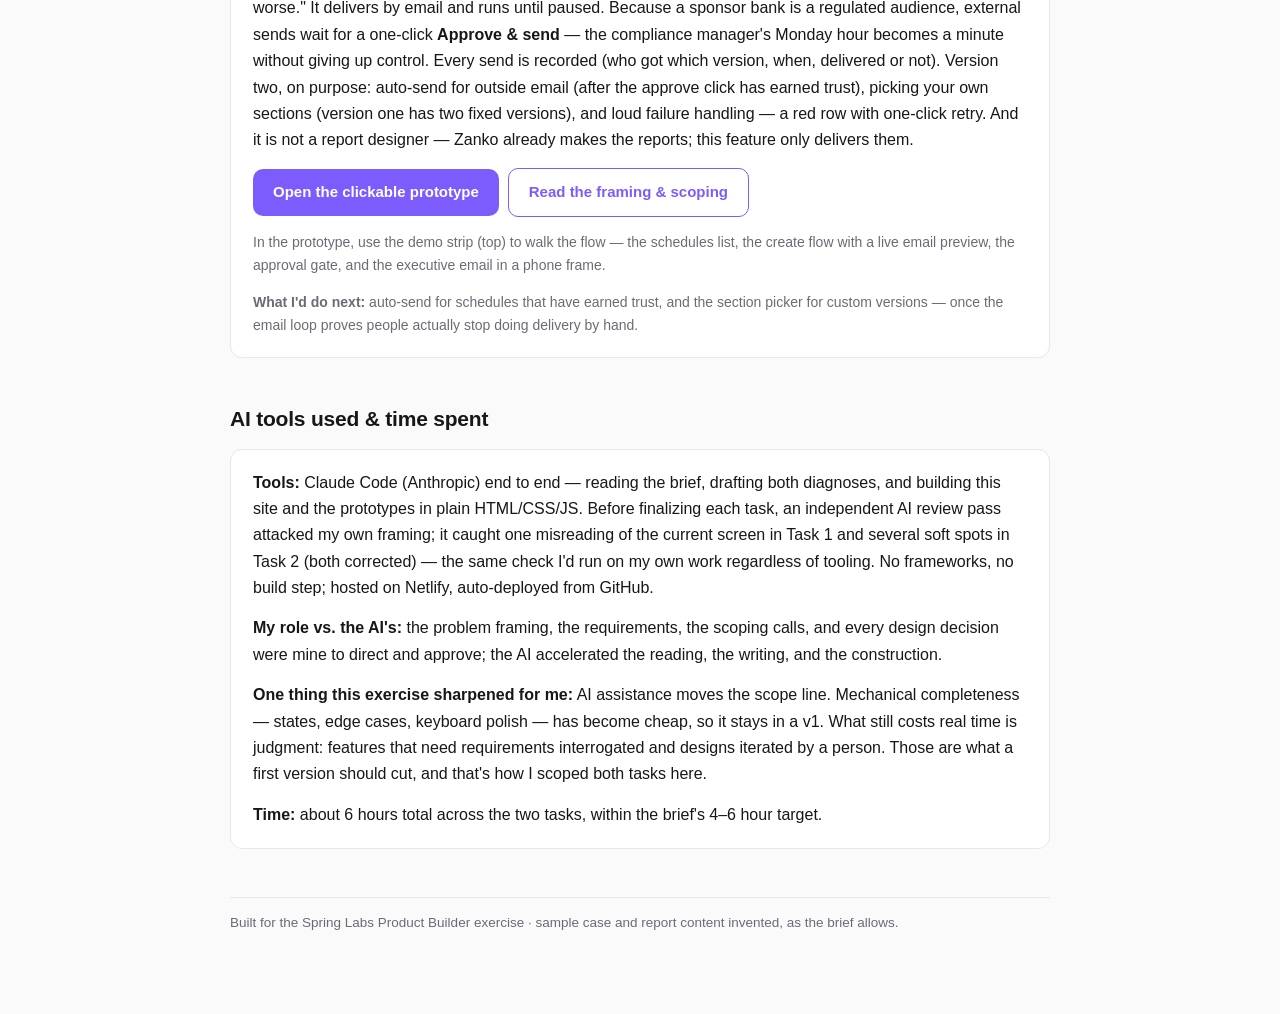
==== commit 0afb4430: "Simplify Task 2: calm schedules list (Active/Paused only), drop Delivery failed state to v2, rename " ====
--- a/index.html
+++ b/index.html
@@ -78,15 +78,15 @@
 
   <h3>What I built</h3>
   <p><strong>Scheduled Reports</strong> — a Schedules tab inside the existing Reporting area. Pick
-  a report Zanko already generates, set a cadence, and choose recipients, where each recipient gets
-  the version that fits them: the full report, or a phone-friendly executive summary that opens
-  with the answer to "are we getting better or worse." It delivers by email and runs until paused.
-  Because a sponsor bank is a regulated audience, external sends wait for a one-click
-  <strong>Approve &amp; send</strong> — the compliance manager's Monday hour becomes a minute
-  without giving up control. Every send is recorded (who got what version, when, delivered or
-  not), and a failed delivery goes loudly red with a one-click retry. Version two, on purpose:
-  auto-send for outside email (after the approve click has earned trust) and picking your own
-  sections (version one has two fixed versions). And it is not a report designer — Zanko already
+  which report Zanko already generates, when it goes, and who gets it, where each recipient gets
+  one of two versions: the full report, or the headline — the report's own top section, phone
+  friendly, opening with the answer to "are we getting better or worse." It delivers by email and
+  runs until paused. Because a sponsor bank is a regulated audience, external sends wait for a
+  one-click <strong>Approve &amp; send</strong> — the compliance manager's Monday hour becomes a
+  minute without giving up control. Every send is recorded (who got which version, when, delivered
+  or not). Version two, on purpose: auto-send for outside email (after the approve click has
+  earned trust), picking your own sections (version one has two fixed versions), and loud failure
+  handling — a red row with one-click retry. And it is not a report designer — Zanko already
   makes the reports; this feature only delivers them.</p>
 
   <p>
@@ -95,7 +95,7 @@
   </p>
   <p style="font-size:14px; color:var(--muted)">In the prototype, use the demo strip (top) to
   walk the flow — the schedules list, the create flow with a live email preview, the approval
-  gate, the executive email in a phone frame, and a failed delivery.</p>
+  gate, and the executive email in a phone frame.</p>
   <p style="font-size:14px; color:var(--muted); margin-bottom:0"><strong>What I'd do next:</strong>
   auto-send for schedules that have earned trust, and the section picker for custom versions —
   once the email loop proves people actually stop doing delivery by hand.</p>
@@ -118,8 +118,8 @@
   stays in a v1. What still costs real time is judgment: features that need requirements
   interrogated and designs iterated by a person. Those are what a first version should cut, and
   that's how I scoped both tasks here.</p>
-  <p style="margin-bottom:0"><strong>Time:</strong> ~5–6 hours total across the two tasks, within
-  the brief's 4–6 hour target.</p>
+  <p style="margin-bottom:0"><strong>Time:</strong> about 6 hours total across the two tasks,
+  within the brief's 4–6 hour target.</p>
 </div>
 
 <div class="footnote">
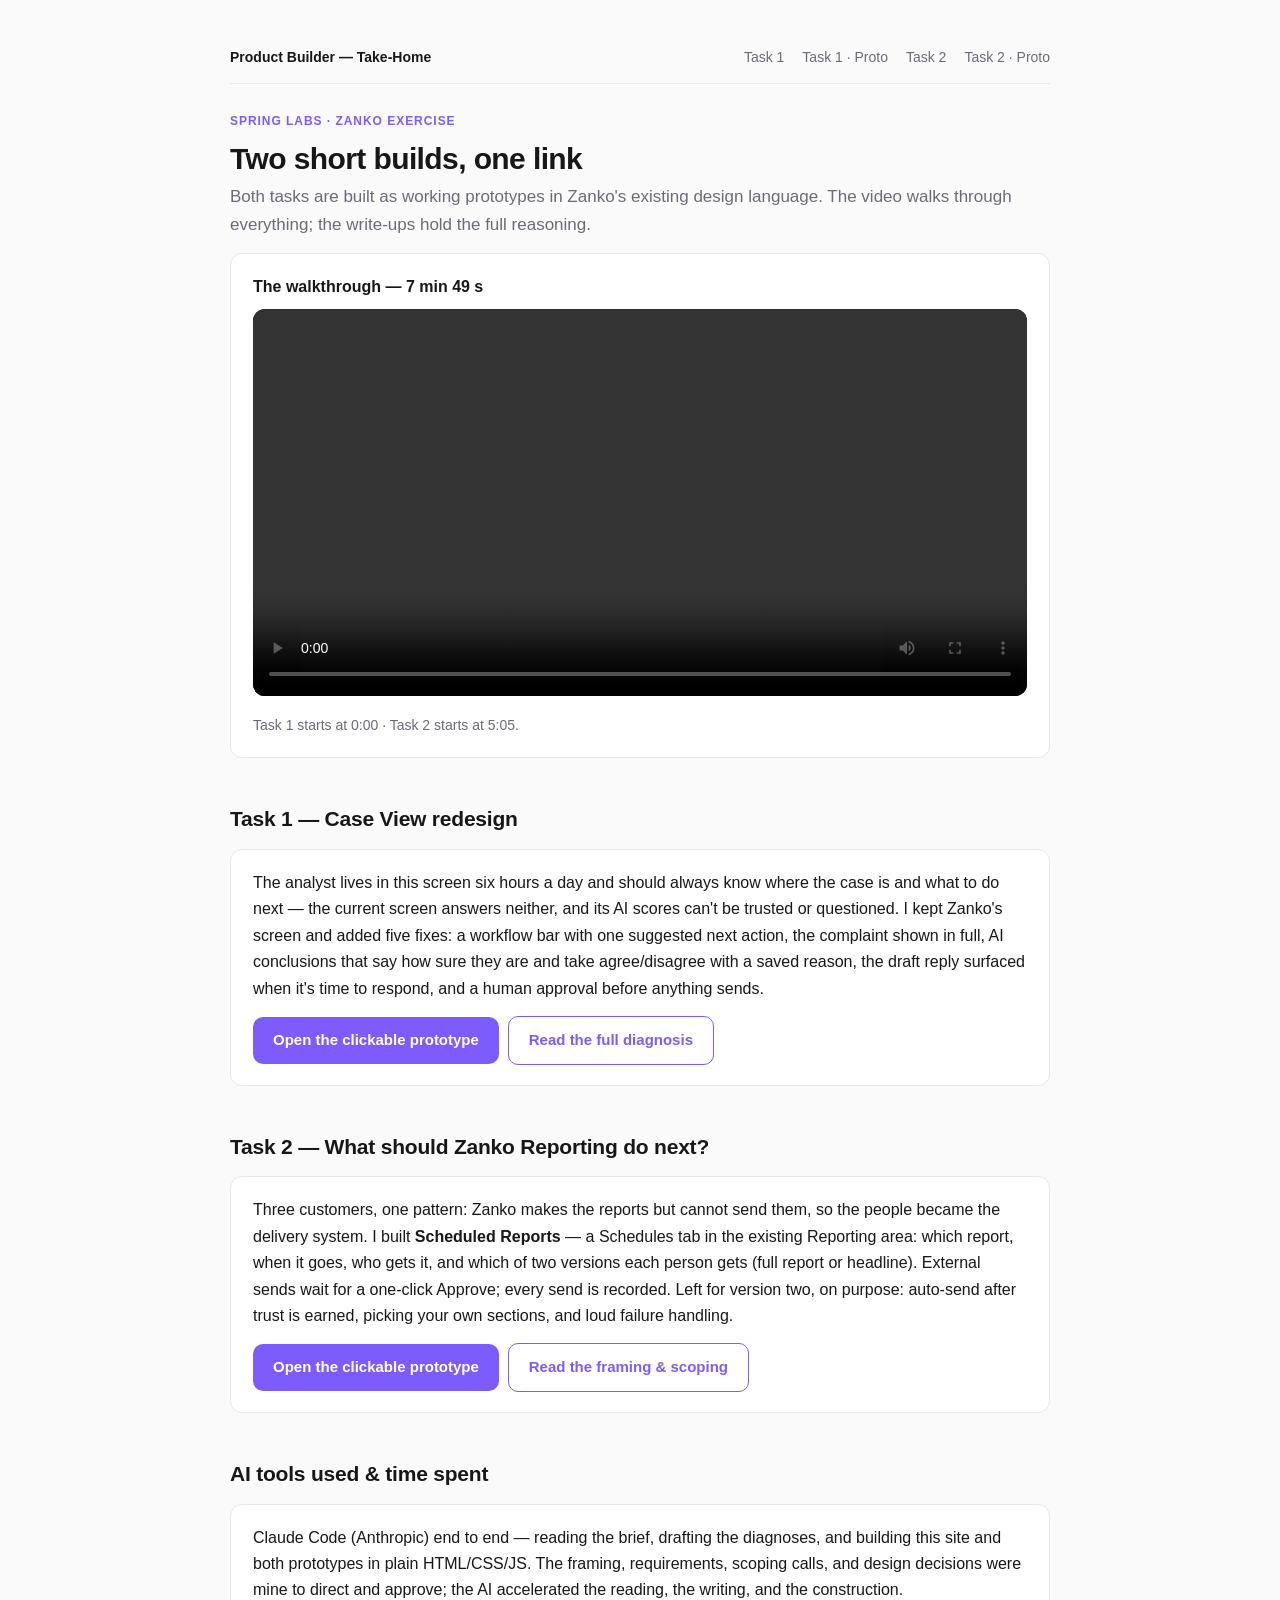
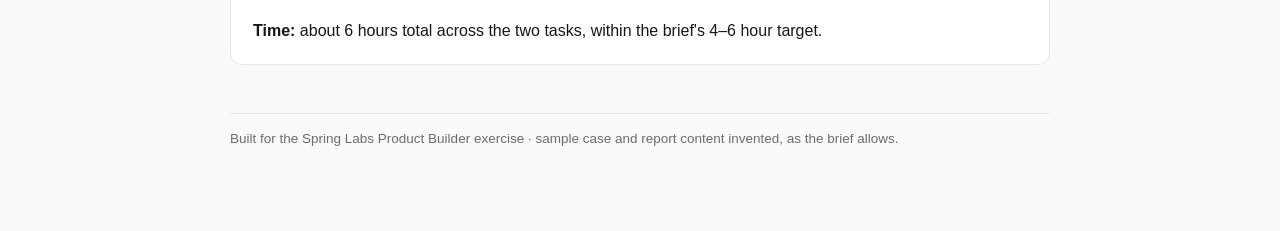
==== commit 671d5b0d: "Simplify hub: embed walkthrough video, compact task summaries" ====
--- a/index.html
+++ b/index.html
@@ -20,104 +20,55 @@
 
 <p class="kicker">Spring Labs · Zanko exercise</p>
 <h1>Two short builds, one link</h1>
-<p class="lede">Both tasks are built as working prototypes in Zanko's existing design language, so
-they read as the next release of the product rather than a re-imagination of it. Each one comes
-with its reasoning attached: the problem, the solution, what was deliberately left out, and why.
-This page is the short version — every section links to the full thinking and the clickable
-prototype.</p>
+<p class="lede">Both tasks are built as working prototypes in Zanko's existing design language.
+The video walks through everything; the write-ups hold the full reasoning.</p>
+
+<div class="card">
+  <h3 style="margin-top:0">The walkthrough — 7 min 49 s</h3>
+  <video controls preload="metadata" style="width:100%; border-radius:12px; background:#000">
+    <source src="walkthrough.mp4" type="video/mp4">
+  </video>
+  <p style="font-size:14px; color:var(--muted); margin:10px 0 0">Task 1 starts at 0:00 · Task 2
+  starts at 5:05.</p>
+</div>
 
 <!-- ============================================================ -->
 <h2>Task 1 — Case View redesign</h2>
 <div class="card">
-  <h3 style="margin-top:0">The problem</h3>
-  <p>A complaints analyst lives in this screen for around six hours a day, and the brief says she
-  should always know two things: where the case is in its workflow, and what to do next. The
-  current screen answers neither. It shows every field the database has, in database order — but the
-  complaint itself is cut off behind a "See More" click, the AI's conclusions appear as bare scores
-  with no explanation and no way to disagree, her main deliverable (the draft response) is hidden
-  in a tab below the fold, and nothing anywhere shows the workflow. The screen even shows dates
-  that read as contradictory — a ticket closed <em>before</em> it was resolved, on a case still
-  waiting on the customer — and gives the analyst no way to tell whether that's an error or just
-  unexplained. In short: it renders the database record, not the analyst's job.</p>
-
-  <h3>What I built</h3>
-  <p>Minimum intervention: Zanko's existing screen — same sections, same labels, same right
-  rail — plus five fixes, each mapped to a diagnosed problem. One added bar shows the workflow
-  steps and <strong>one suggested next action</strong>. The complaint shows in full. The existing
-  AI fields now say how sure they are, offer their reasoning one click away, and take Agree or
-  Disagree with a reason that's saved for auditors — and the reply cannot be sent until a human
-  has judged the analysis (Zanko's own site: "human-in-the-loop review option before sending"). The draft reply opens itself when it's time
-  to respond, and one verb per button: send sends, resolve resolves. Values that haven't happened
-  yet show a dash until they're real. Analysts relearn nothing.</p>
-
-  <p>
+  <p>The analyst lives in this screen six hours a day and should always know where the case is
+  and what to do next — the current screen answers neither, and its AI scores can't be trusted or
+  questioned. I kept Zanko's screen and added five fixes: a workflow bar with one suggested next
+  action, the complaint shown in full, AI conclusions that say how sure they are and take
+  agree/disagree with a saved reason, the draft reply surfaced when it's time to respond, and a
+  human approval before anything sends.</p>
+  <p style="margin-bottom:0">
     <a class="btn" href="prototype.html">Open the clickable prototype</a>&nbsp;
     <a class="btn ghost" href="task1.html">Read the full diagnosis</a>
   </p>
-  <p style="font-size:14px; color:var(--muted)">In the prototype, use the demo strip (top) to
-  flip the key situations — the respond stage, a long complaint, an unsure AI, and an overdue
-  case; sending and resolving happen by clicking the purple button. The <strong>What's new</strong>
-  toggle outlines everything added to Zanko's screen.</p>
-  <p style="font-size:14px; color:var(--muted); margin-bottom:0"><strong>What I'd do next:</strong>
-  the queue view the analyst comes from — the same "what's next" answer applied to picking the
-  right case — plus keyboard-first navigation for the forty-cases-a-day loop.</p>
 </div>
 
 <!-- ============================================================ -->
 <h2 id="task2">Task 2 — What should Zanko Reporting do next?</h2>
 <div class="card">
-  <h3 style="margin-top:0">The problem</h3>
-  <p>Three customers, three roles, one complaint said three ways: the reports live inside Zanko,
-  but the people who need them don't. A compliance manager rebuilds the same summary by hand every
-  Monday and emails it to her sponsor bank — it costs her the first hour of every week. An
-  operations lead exports one report and trims it into different versions for each audience,
-  over and over. And a VP wants a clean monthly summary on her phone before board meetings — she's
-  never going to log in, and no feature should require her to. Zanko already makes all of these
-  reports — but it cannot send them. The Reporting page is a list with no send button, so the
-  people became the delivery system.</p>
-
-  <h3>What I built</h3>
-  <p><strong>Scheduled Reports</strong> — a Schedules tab inside the existing Reporting area. Pick
-  which report Zanko already generates, when it goes, and who gets it, where each recipient gets
-  one of two versions: the full report, or the headline — the report's own top section, phone
-  friendly, opening with the answer to "are we getting better or worse." It delivers by email and
-  runs until paused. Because a sponsor bank is a regulated audience, external sends wait for a
-  one-click <strong>Approve &amp; send</strong> — the compliance manager's Monday hour becomes a
-  minute without giving up control. Every send is recorded (who got which version, when, delivered
-  or not). Version two, on purpose: auto-send for outside email (after the approve click has
-  earned trust), picking your own sections (version one has two fixed versions), and loud failure
-  handling — a red row with one-click retry. And it is not a report designer — Zanko already
-  makes the reports; this feature only delivers them.</p>
-
-  <p>
+  <p>Three customers, one pattern: Zanko makes the reports but cannot send them, so the people
+  became the delivery system. I built <strong>Scheduled Reports</strong> — a Schedules tab in the
+  existing Reporting area: which report, when it goes, who gets it, and which of two versions each
+  person gets (full report or headline). External sends wait for a one-click Approve; every send
+  is recorded. Left for version two, on purpose: auto-send after trust is earned, picking your own
+  sections, and loud failure handling.</p>
+  <p style="margin-bottom:0">
     <a class="btn" href="task2-prototype.html">Open the clickable prototype</a>&nbsp;
     <a class="btn ghost" href="task2.html">Read the framing &amp; scoping</a>
   </p>
-  <p style="font-size:14px; color:var(--muted)">In the prototype, use the demo strip (top) to
-  walk the flow — the schedules list, the create flow with a live email preview, the approval
-  gate, and the executive email in a phone frame.</p>
-  <p style="font-size:14px; color:var(--muted); margin-bottom:0"><strong>What I'd do next:</strong>
-  auto-send for schedules that have earned trust, and the section picker for custom versions —
-  once the email loop proves people actually stop doing delivery by hand.</p>
 </div>
 
 <!-- ============================================================ -->
 <h2>AI tools used &amp; time spent</h2>
 <div class="card">
-  <p><strong>Tools:</strong> Claude Code (Anthropic) end to end — reading the brief, drafting both
-  diagnoses, and building this site and the prototypes in plain HTML/CSS/JS. Before finalizing
-  each task, an independent AI review pass attacked my own framing; it caught one misreading of
-  the current screen in Task 1 and several soft spots in Task 2 (both corrected) — the same check
-  I'd run on my own work regardless of tooling. No frameworks, no build step; hosted on Netlify,
-  auto-deployed from GitHub.</p>
-  <p><strong>My role vs. the AI's:</strong> the problem framing, the requirements, the scoping
-  calls, and every design decision were mine to direct and approve; the AI accelerated the
-  reading, the writing, and the construction.</p>
-  <p><strong>One thing this exercise sharpened for me:</strong> AI assistance moves the scope
-  line. Mechanical completeness — states, edge cases, keyboard polish — has become cheap, so it
-  stays in a v1. What still costs real time is judgment: features that need requirements
-  interrogated and designs iterated by a person. Those are what a first version should cut, and
-  that's how I scoped both tasks here.</p>
+  <p>Claude Code (Anthropic) end to end — reading the brief, drafting the diagnoses, and building
+  this site and both prototypes in plain HTML/CSS/JS. The framing, requirements, scoping calls,
+  and design decisions were mine to direct and approve; the AI accelerated the reading, the
+  writing, and the construction.</p>
   <p style="margin-bottom:0"><strong>Time:</strong> about 6 hours total across the two tasks,
   within the brief's 4–6 hour target.</p>
 </div>
